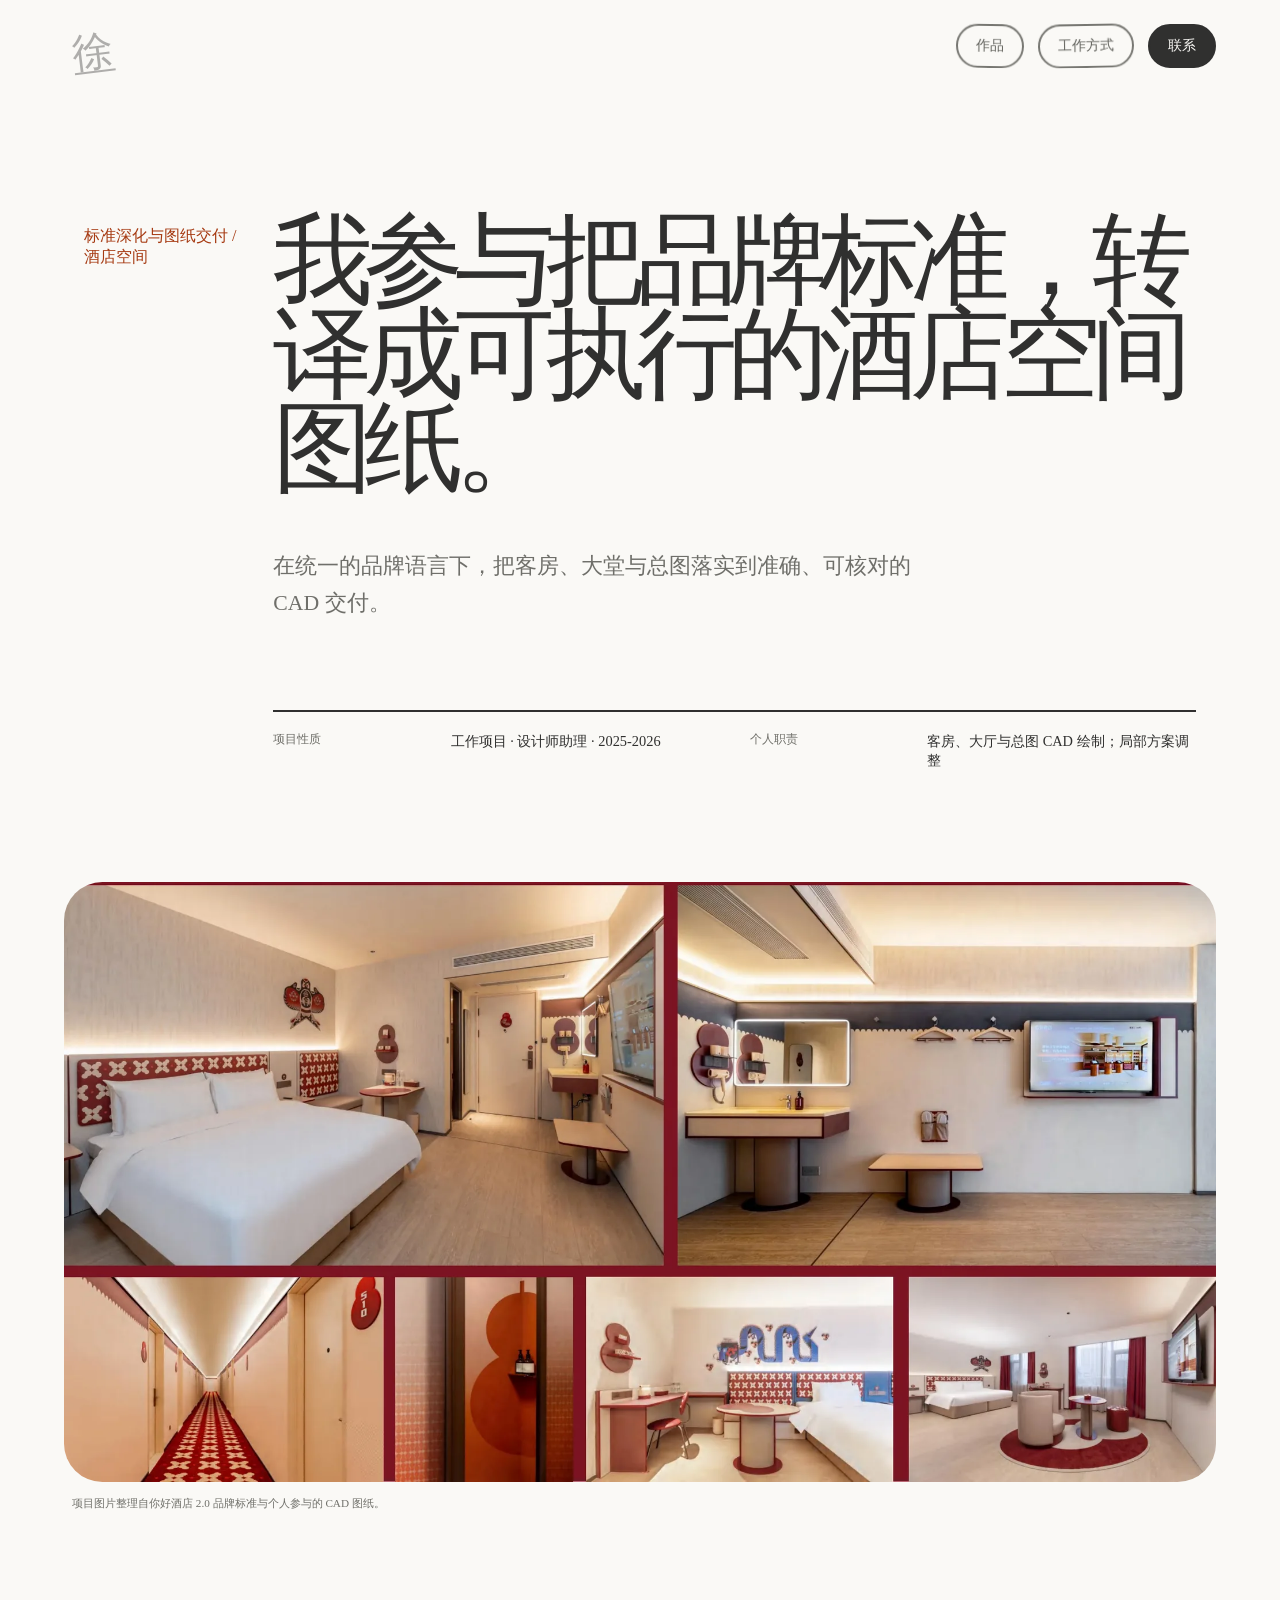
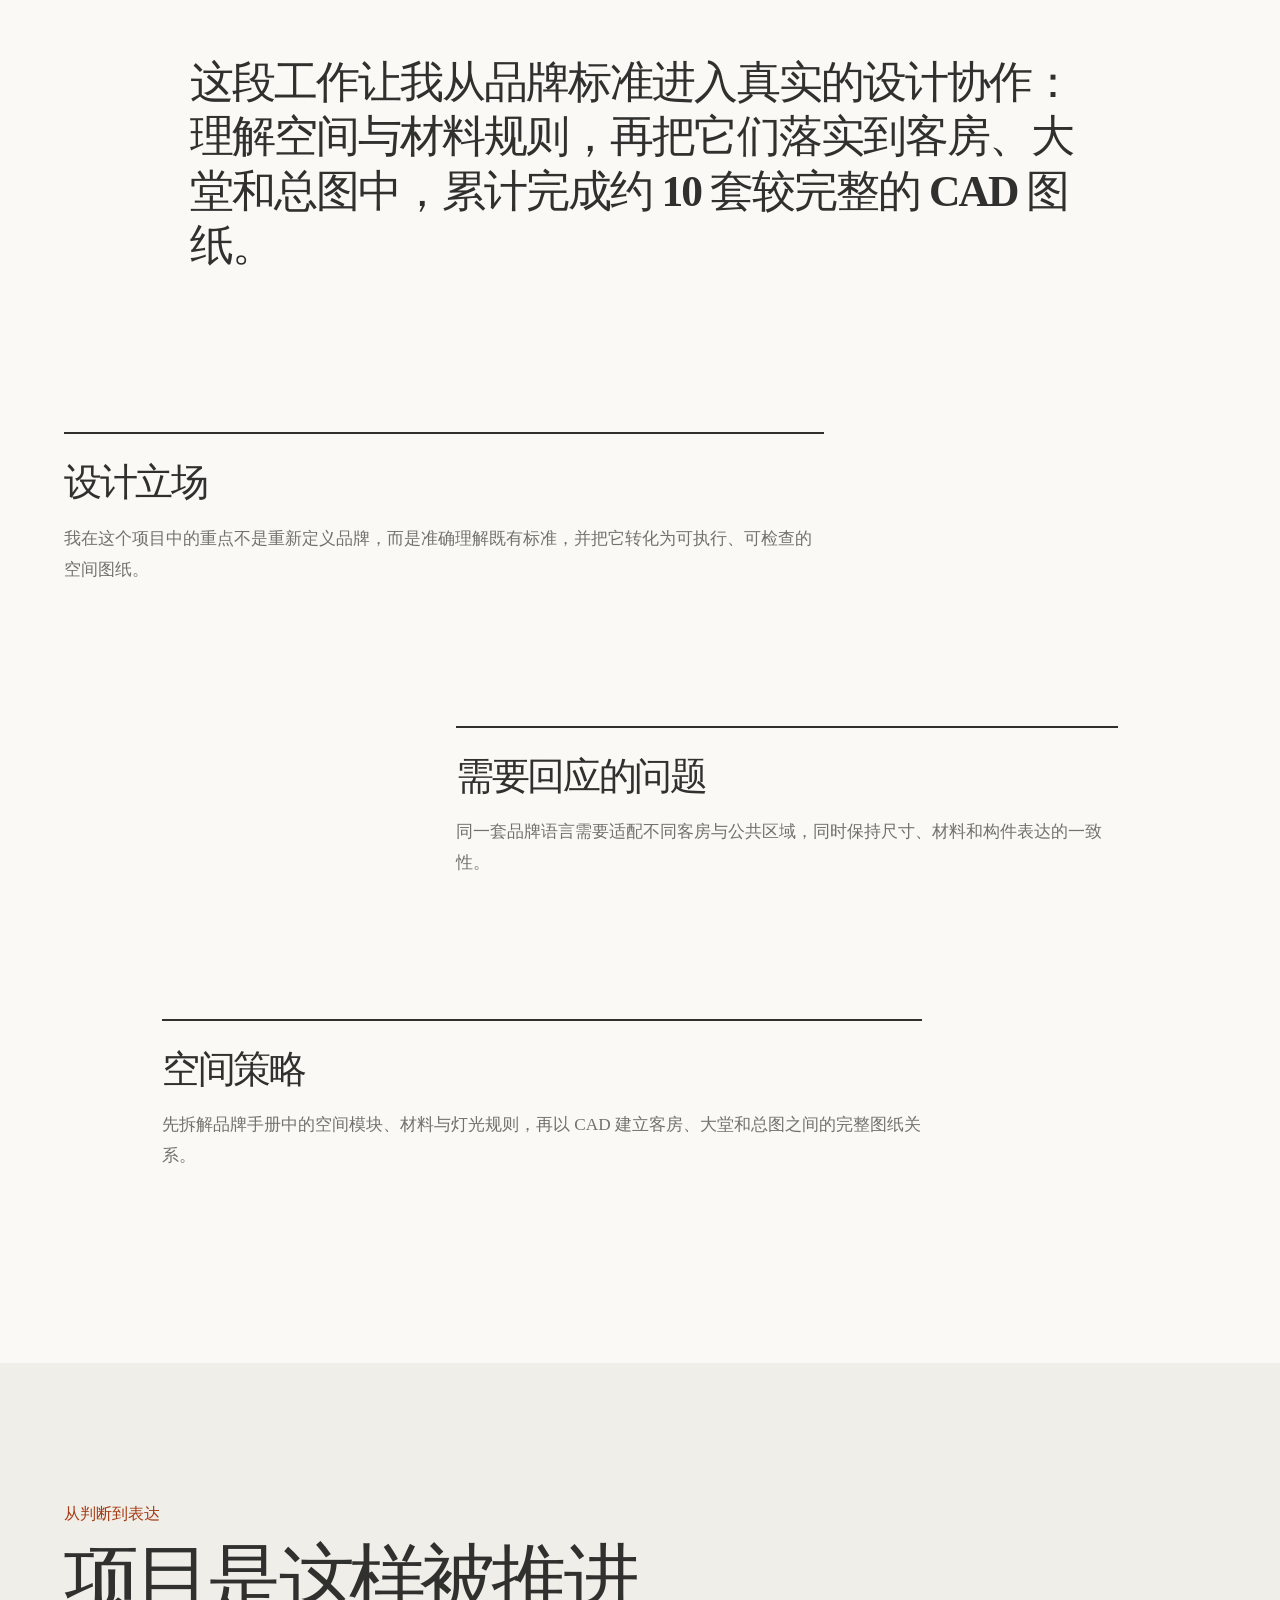
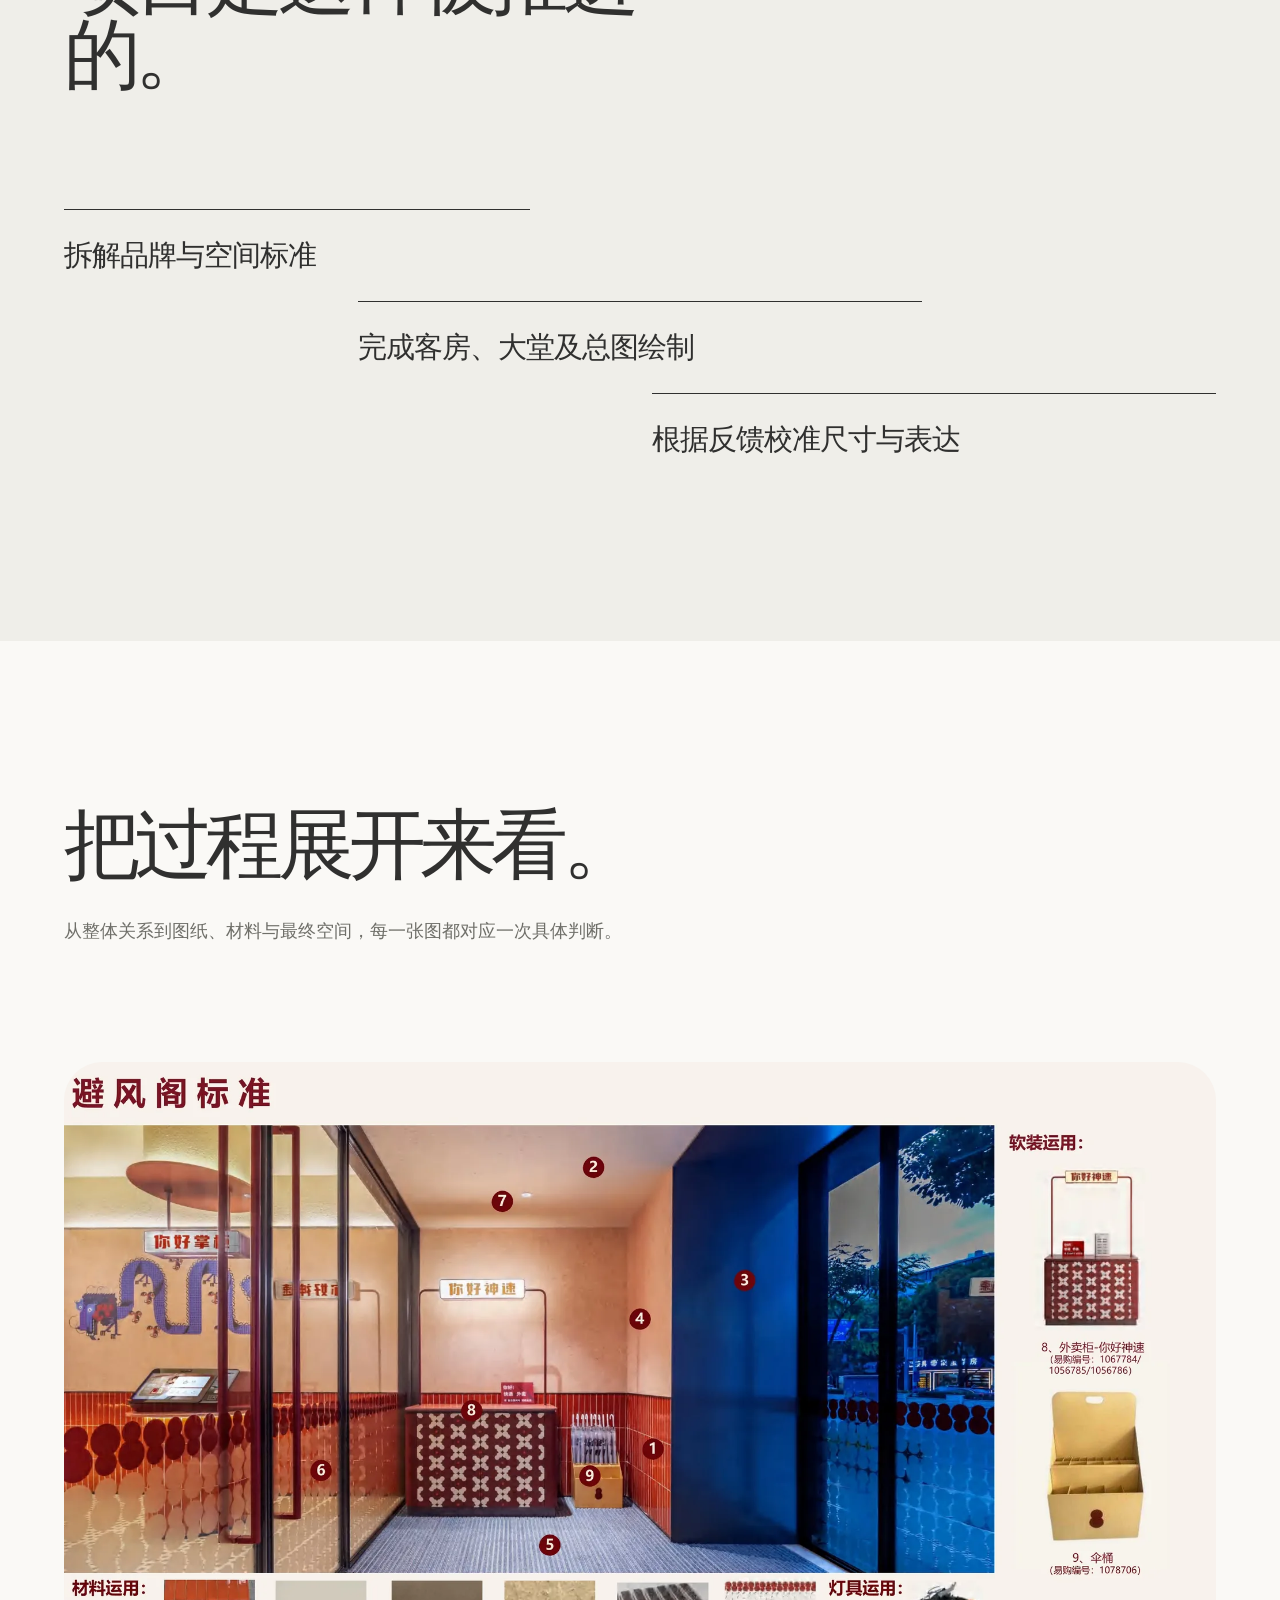
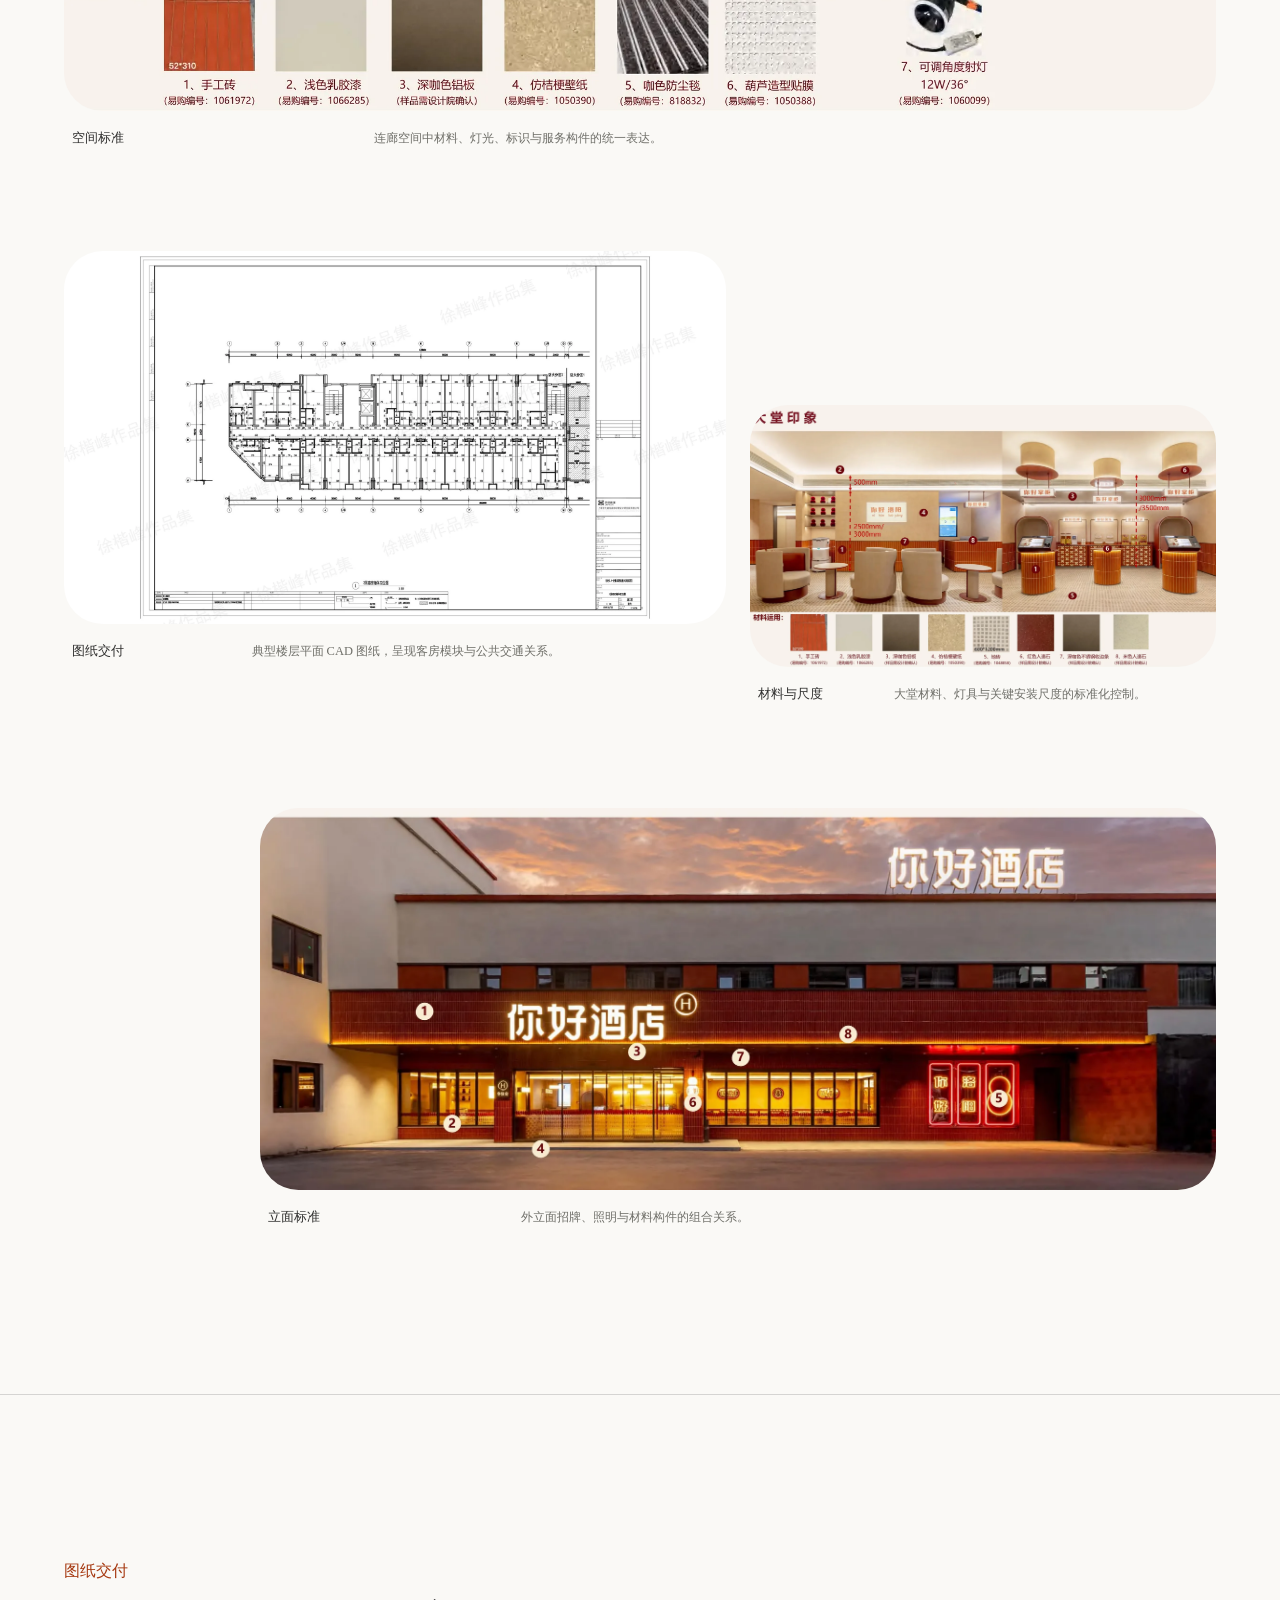
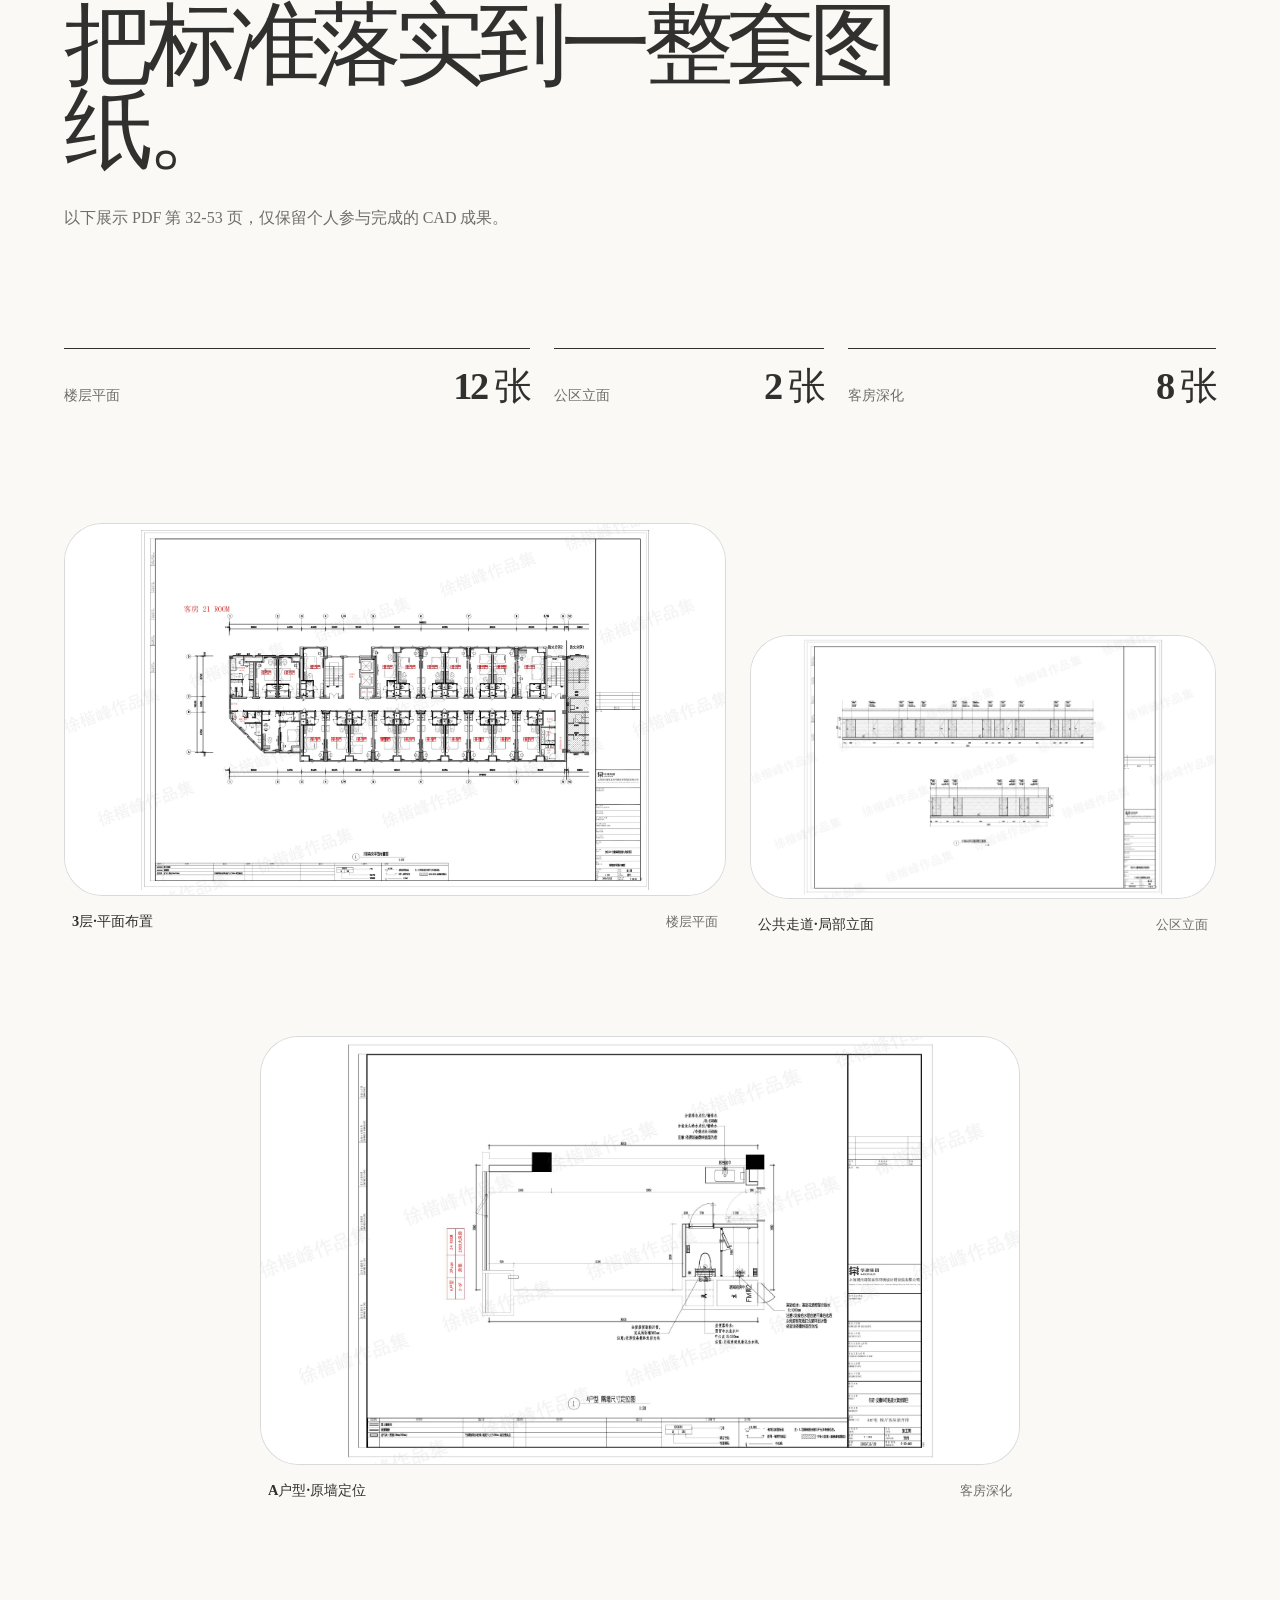
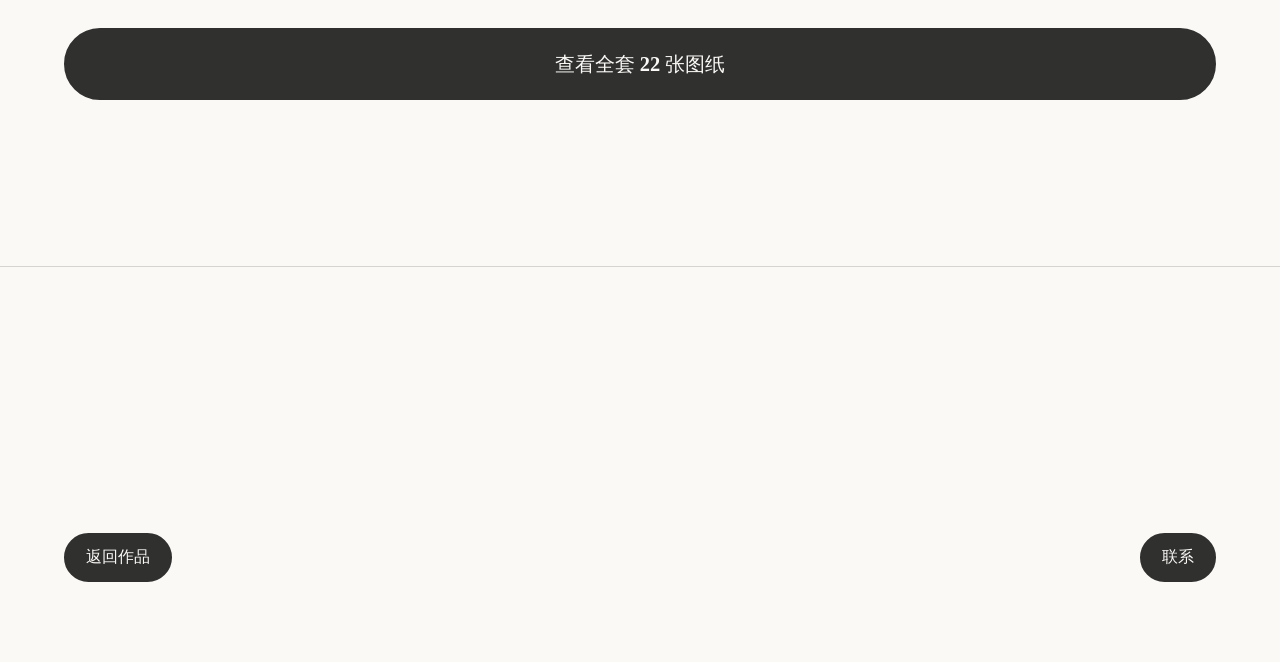
==== nihao-hotel-2.html @ 8aa61487 "Publish Xu Kaifeng interior design portfolio" ====
<!doctype html>
<html lang="zh-CN">
  <head>
    <meta charset="UTF-8" />
    <meta name="viewport" content="width=device-width, initial-scale=1" />
    <meta name="description" content="徐楷峰室内设计作品：你好酒店 2.0。展示酒店空间的客房、大堂与总图 CAD 深化、标准化方法及 22 张施工图纸。" />
    <meta property="og:type" content="article" />
    <meta property="og:title" content="你好酒店 2.0｜酒店空间与 CAD 深化｜徐楷峰" />
    <meta property="og:description" content="从品牌标准到可执行图纸，查看你好酒店 2.0 的空间标准、材料尺度与 22 张 CAD 交付。" />
    <meta property="og:image" content="https://xukf4412-ui.github.io/assets/images/projects/nihao/hero.webp" />
    <meta property="og:url" content="https://xukf4412-ui.github.io/nihao-hotel-2.html" />
    <meta name="theme-color" content="#faf9f6" />
    <title>你好酒店 2.0｜酒店空间与 CAD 深化｜徐楷峰</title>
    <link rel="canonical" href="https://xukf4412-ui.github.io/nihao-hotel-2.html" />
    <link rel="icon" href="assets/favicon.svg" type="image/svg+xml" />
    <link rel="stylesheet" href="styles.css?v=20260904-1" />
    <script type="module" src="scripts/site.mjs?v=20260904-1"></script>
    <script type="module" src="scripts/project.mjs?v=20260904-2"></script>
  </head>
  <body class="project-page" data-project-slug="nihao-hotel-2">
    <a class="skip-link" href="#project-main">跳到项目内容</a>

    <header class="site-header">
      <a class="wordmark" href="index.html" aria-label="返回首页">
        <span class="wordmark-glyph" aria-hidden="true">徐</span>
        <span class="sr-only">徐楷峰</span>
      </a>
      <nav class="site-nav" aria-label="项目导航">
        <a href="index.html#work">作品</a>
        <a href="index.html#process">工作方式</a>
        <button class="nav-button nav-button-dark" type="button" aria-haspopup="dialog" data-contact-open>联系</button>
      </nav>
    </header>

    <main id="project-main">
      <section class="project-fallback">
        <h1>你好酒店 2.0｜酒店空间与 CAD 深化</h1>
        <p>从品牌标准到可执行图纸，呈现客房、大堂、总图与 22 张 CAD 图纸交付。</p>
        <a class="text-link" href="index.html#work">返回作品</a>
      </section>
    </main>

    <dialog class="contact-dialog" id="contact-dialog" role="dialog" aria-modal="true" aria-labelledby="dialog-title">
      <div class="dialog-inner">
        <button class="dialog-close" type="button" data-contact-close>关闭</button>
        <div class="dialog-copy">
          <p class="hand-note">联系</p>
          <h2 id="dialog-title">与我联系</h2>
          <p>如果你正在寻找愿意把空间判断继续推进到图纸细节的人，我们可以聊聊。</p>
        </div>
        <div class="wechat-contact">
          <img class="wechat-qr" src="assets/images/contact/wechat-qr.png" width="670" height="670" alt="徐楷峰的微信二维码" />
          <div class="wechat-contact-copy">
            <small>微信</small>
            <strong>扫码添加，备注“作品集”</strong>
          </div>
        </div>
        <div class="contact-details">
          <a href="tel:+8613670242723"><small>电话</small><span>136 7024 2723</span></a>
          <a href="mailto:xukf4412@gamil.com"><small>邮箱</small><span>xukf4412@gamil.com</span></a>
        </div>
      </div>
    </dialog>
  </body>
</html>
---- styles.css ----
:root {
  color-scheme: light;
  --paper: #faf9f6;
  --paper-deep: #efeee9;
  --white: #ffffff;
  --ink: #30302f;
  --ink-strong: #171816;
  --muted: #6f6f69;
  --line: rgba(48, 48, 47, 0.18);
  --olive: #465b3a;
  --clay: #a63a12;
  --blue: #1f6ea8;
  --green: #465b3a;
  --violet: #8a6836;
  --page-gutter: clamp(20px, 5vw, 80px);
  --content-max: 1320px;
  --image-radius: clamp(24px, 3vw, 46px);
  --ease-out: cubic-bezier(0.22, 1, 0.36, 1);
  --ease-in-out: cubic-bezier(0.76, 0, 0.24, 1);
}

*,
*::before,
*::after {
  box-sizing: border-box;
}

html {
  scroll-behavior: smooth;
}

body {
  margin: 0;
  overflow-x: clip;
  background: var(--paper);
  color: var(--ink);
  font-family:
    "Microsoft YaHei",
    "PingFang SC",
    "Noto Sans CJK SC",
    Arial,
    sans-serif;
  font-synthesis: none;
  text-rendering: optimizeLegibility;
}

body,
button {
  font: inherit;
}

img,
svg {
  display: block;
  max-width: 100%;
}

a {
  color: inherit;
  text-decoration: none;
}

button {
  color: inherit;
}

button,
a {
  -webkit-tap-highlight-color: transparent;
}

::selection {
  background: var(--olive);
  color: var(--paper);
}

:focus-visible {
  outline: 3px solid var(--blue);
  outline-offset: 4px;
}

.skip-link {
  position: fixed;
  top: 10px;
  left: 10px;
  z-index: 100;
  padding: 12px 16px;
  border-radius: 10px;
  background: var(--ink-strong);
  color: var(--paper);
  transform: translateY(-150%);
  transition: transform 180ms var(--ease-out);
}

.skip-link:focus {
  transform: translateY(0);
}

.sr-only {
  position: absolute;
  width: 1px;
  height: 1px;
  padding: 0;
  margin: -1px;
  overflow: hidden;
  clip: rect(0, 0, 0, 0);
  white-space: nowrap;
  border: 0;
}

.hand-note {
  margin: 0;
  color: #66665f;
  font-family: "KaiTi", "STKaiti", "Kaiti SC", "Segoe Print", cursive;
  font-size: clamp(0.82rem, 1.25vw, 1.08rem);
  font-weight: 500;
  line-height: 1.45;
}

.site-header {
  position: fixed;
  inset: 0 0 auto;
  z-index: 50;
  display: flex;
  align-items: flex-start;
  justify-content: space-between;
  padding: 24px var(--page-gutter);
  pointer-events: none;
}

.site-header > * {
  pointer-events: auto;
}

.wordmark {
  display: grid;
  width: 58px;
  height: 58px;
  place-items: center;
  color: #aeadab;
  transform: rotate(-7deg);
  transition:
    color 180ms ease,
    transform 240ms var(--ease-out);
}

.wordmark-glyph {
  font-family: "KaiTi", "Segoe Print", cursive;
  font-size: 2.55rem;
  font-weight: 700;
  line-height: 1;
  text-decoration: underline;
  text-decoration-thickness: 2px;
  text-underline-offset: 5px;
}

.site-nav {
  display: flex;
  align-items: center;
  gap: 14px;
}

.site-nav a,
.nav-button {
  display: inline-flex;
  min-height: 44px;
  align-items: center;
  justify-content: center;
  gap: 6px;
  padding: 8px 18px;
  border: 2px solid #777772;
  border-radius: 999px;
  background: rgba(250, 249, 246, 0.9);
  color: #60605b;
  font-family: "KaiTi", "STKaiti", "Kaiti SC", "Segoe Print", cursive;
  font-size: 0.86rem;
  font-weight: 700;
  line-height: 1;
  cursor: pointer;
  -webkit-backdrop-filter: blur(10px);
  backdrop-filter: blur(10px);
  transform: rotate(var(--nav-rotate, 0deg));
  transition:
    color 180ms ease,
    background-color 180ms ease,
    border-color 180ms ease,
    transform 220ms var(--ease-out);
}

.site-nav a:first-child {
  --nav-rotate: 1deg;
}

.site-nav a:nth-child(2) {
  --nav-rotate: -1deg;
}

.nav-button-dark {
  border-color: var(--ink);
  background: var(--ink);
  color: var(--paper);
}

[data-motion="ready"] [data-reveal] {
  opacity: 0;
  translate: 0 28px;
  transition:
    opacity 760ms var(--ease-out),
    translate 760ms var(--ease-out);
}

[data-motion="ready"] [data-reveal].is-visible {
  opacity: 1;
  translate: 0 0;
}

.hero-statement > span:nth-child(2) {
  transition-delay: 90ms;
}

.hero-statement > span:nth-child(3) {
  transition-delay: 180ms;
}

.hero-proof {
  transition-delay: 260ms;
}

.hero-question {
  transition-delay: 340ms;
}

.marker-word {
  position: relative;
  z-index: 0;
  display: inline;
  padding: 0.01em 0.18em 0.08em;
  color: var(--paper);
  font-style: normal;
  white-space: nowrap;
}

.marker-word::before {
  position: absolute;
  z-index: -1;
  inset: -0.04em -0.04em -0.01em;
  border-radius: 52% 45% 49% 44% / 45% 53% 47% 52%;
  background: var(--marker-color, var(--olive));
  content: "";
  transform: rotate(-1.5deg) scaleX(1);
  transform-origin: left;
  transition: transform 950ms var(--ease-in-out);
}

[data-motion="ready"] .marker-word::before {
  transform: rotate(-1.5deg) scaleX(0);
}

[data-motion="ready"] .marker-word {
  color: var(--ink);
  transition: color 150ms ease 420ms;
}

[data-motion="ready"] .marker-word.is-marked::before {
  transform: rotate(-1.5deg) scaleX(1);
}

[data-motion="ready"] .marker-word.is-marked {
  color: var(--paper);
}

.marker-olive {
  --marker-color: var(--olive);
}

.marker-clay {
  --marker-color: var(--clay);
}

.marker-blue {
  --marker-color: var(--blue);
}

[data-drift] {
  --drift-y: 0px;
}

.story-hero {
  min-height: 100vh;
  min-height: 100svh;
  padding: 110px var(--page-gutter) 70px;
}

.hero-stage {
  position: relative;
  display: grid;
  width: min(100%, 1180px);
  min-height: calc(100vh - 180px);
  min-height: calc(100svh - 180px);
  margin: 0 auto;
  place-items: center;
}

.hero-statement {
  width: min(100%, 1040px);
  margin: 0;
  font-size: clamp(3.15rem, 5.55vw, 5.3rem);
  font-weight: 750;
  letter-spacing: -0.075em;
  line-height: 1.03;
}

.hero-statement > span {
  display: block;
}

.hero-line-part {
  display: inline;
}

.hero-statement > span:nth-child(2) {
  padding-left: 7.5%;
}

.hero-statement > span:nth-child(3) {
  padding-left: 15%;
}

.hero-hello,
.hero-proof,
.hero-question {
  position: absolute;
}

.hero-hello {
  top: 15%;
  left: 1%;
}

.hero-hello strong {
  font-weight: 800;
}

.hero-hello svg {
  position: absolute;
  top: 75%;
  left: 92%;
  width: 82px;
}

.hero-proof {
  right: 0;
  bottom: 20%;
  width: min(24rem, 32%);
}

.hero-proof strong {
  display: block;
  color: var(--ink);
  font-weight: 600;
}

.hero-proof svg {
  position: absolute;
  right: 96%;
  bottom: 45%;
  width: 92px;
}

.hero-hello path,
.hero-proof path,
.hero-question path {
  fill: none;
  stroke: currentColor;
  stroke-linecap: round;
  stroke-linejoin: round;
  stroke-width: 1.8;
}

.hero-question {
  bottom: 1%;
  left: 50%;
  min-height: 44px;
  padding: 8px 12px;
  transform: translateX(-50%) rotate(-1deg);
}

.hero-question svg {
  position: absolute;
  top: 80%;
  left: 48%;
  width: 42px;
}

.work-story {
  width: min(100%, var(--content-max));
  margin: 0 auto;
  padding: 7rem var(--page-gutter) 13rem;
}

.chapter-heading {
  min-height: 52vh;
  min-height: 52svh;
  padding-top: 8vh;
}

.chapter-heading h2 {
  max-width: 11em;
  margin: 16px 0 0;
  font-size: clamp(3.8rem, 6.4vw, 6.4rem);
  font-weight: 750;
  letter-spacing: -0.075em;
  line-height: 0.98;
}

.project-story {
  display: grid;
  min-height: min(900px, 92vh);
  min-height: min(900px, 92svh);
  grid-template-columns: repeat(12, minmax(0, 1fr));
  gap: clamp(28px, 5vw, 80px);
  align-items: center;
  padding: 6rem 0;
}

.project-visual {
  display: block;
  min-width: 0;
}

.project-story-feature .project-visual {
  grid-column: 1 / span 7;
}

.project-story-feature .project-statement {
  grid-column: 8 / -1;
}

.project-story-office .project-visual {
  grid-column: 7 / -1;
  grid-row: 1;
}

.project-story-office .project-statement {
  grid-column: 1 / span 5;
  grid-row: 1;
}

.project-story-suite .project-visual {
  grid-column: 1 / span 8;
}

.project-story-suite .project-statement {
  grid-column: 9 / -1;
}

.image-frame {
  position: relative;
  margin: 0;
  overflow: hidden;
  border: 1px solid rgba(48, 48, 47, 0.08);
  border-radius: var(--image-radius);
  background: var(--paper-deep);
  box-shadow: 0 24px 48px rgba(35, 35, 32, 0.12);
  transform: translate3d(0, var(--drift-y), 0) rotate(var(--frame-rotate, 0deg));
}

.image-frame-landscape {
  --frame-rotate: -0.8deg;
  aspect-ratio: 4 / 3;
}

.image-frame-portrait {
  --frame-rotate: 0.9deg;
  aspect-ratio: 4 / 5;
}

.image-frame-wide {
  --frame-rotate: -0.5deg;
  aspect-ratio: 16 / 10;
}

.image-frame img {
  width: 100%;
  height: 100%;
  object-fit: cover;
  transition: transform 260ms var(--ease-out);
}

.image-frame figcaption {
  position: absolute;
  right: 18px;
  bottom: 18px;
  max-width: calc(100% - 36px);
  padding: 9px 13px;
  border-radius: 999px;
  background: rgba(250, 249, 246, 0.9);
  color: #66665f;
  font-size: 0.67rem;
  -webkit-backdrop-filter: blur(10px);
  backdrop-filter: blur(10px);
}

.project-statement {
  align-self: center;
}

.project-number {
  margin-bottom: 22px;
  color: var(--clay);
}

.project-statement h3 {
  margin: 0;
  font-size: clamp(2.05rem, 3.35vw, 3.55rem);
  font-weight: 750;
  letter-spacing: -0.06em;
  line-height: 1.04;
}

.project-meta {
  margin: 24px 0 0;
  color: var(--muted);
  font-size: clamp(0.82rem, 1.25vw, 1rem);
  font-weight: 600;
  line-height: 1.6;
}

.story-link {
  display: inline-flex;
  min-height: 44px;
  align-items: center;
  gap: 8px;
  margin-top: 26px;
  border-bottom: 2px solid currentColor;
  font-size: 0.9rem;
  font-weight: 700;
}

.story-link span {
  transition: transform 180ms var(--ease-out);
}

.work-more {
  width: max-content;
  max-width: 100%;
  margin: 8rem auto 0;
  padding-bottom: 5px;
  border-bottom: 2px solid #bbb9b3;
  text-align: center;
}

.story-pivot {
  display: grid;
  min-height: 105vh;
  min-height: 105svh;
  place-items: center;
  padding: 8rem var(--page-gutter);
}

.pivot-copy {
  width: min(100%, 1060px);
}

.pivot-copy > .hand-note {
  margin-bottom: 20px;
  color: var(--clay);
}

.pivot-copy h2 {
  margin: 0;
  font-size: clamp(4rem, 7.2vw, 7.2rem);
  font-weight: 750;
  letter-spacing: -0.085em;
  line-height: 0.92;
}

.pivot-copy h2 span {
  display: block;
}

.pivot-copy h2 span:nth-child(2) {
  padding-left: 14%;
}

.pivot-answer {
  max-width: 20em;
  margin: 80px 0 0 auto;
  font-size: clamp(1.35rem, 2.3vw, 2.25rem);
  font-weight: 700;
  line-height: 1.4;
}

.pivot-answer .marker-word {
  display: inline-block;
  margin-top: 8px;
}

.process-ending {
  min-height: 100vh;
  min-height: 100svh;
  padding: 10rem var(--page-gutter) 12rem;
}

.process-heading,
.process-steps {
  width: min(100%, 1180px);
  margin-inline: auto;
}

.process-heading .hand-note {
  margin-bottom: 24px;
}

.process-ending h2 {
  margin: 0;
  font-size: clamp(4rem, 8vw, 8.5rem);
  font-weight: 750;
  letter-spacing: -0.085em;
  line-height: 0.92;
}

.process-ending h2 span {
  display: block;
}

.process-steps {
  margin-top: clamp(7rem, 13vw, 13rem);
  border-top: 2px solid var(--ink);
}

.process-step {
  display: grid;
  grid-template-columns: minmax(9rem, 0.85fr) minmax(16rem, 1.75fr) minmax(9rem, 0.8fr);
  gap: clamp(24px, 4vw, 72px);
  align-items: baseline;
  padding: clamp(2rem, 4vw, 3.8rem) 0;
  border-bottom: 1px solid var(--line);
  transition:
    color 240ms var(--ease-out),
    padding 300ms var(--ease-out);
}

.process-step strong {
  font-size: clamp(1.7rem, 3vw, 3.15rem);
  letter-spacing: -0.055em;
  line-height: 1;
}

.process-step > span {
  max-width: 30rem;
  color: var(--muted);
  font-size: clamp(0.98rem, 1.4vw, 1.2rem);
  line-height: 1.8;
}

.process-step small {
  justify-self: end;
  color: var(--olive);
  font-weight: 700;
}

.contact-story {
  display: grid;
  min-height: 105vh;
  min-height: 105svh;
  grid-template-columns: minmax(220px, 0.75fr) minmax(360px, 1.5fr) minmax(230px, 0.8fr);
  gap: clamp(28px, 4vw, 64px);
  align-items: center;
  padding: 8rem var(--page-gutter) 5rem;
}

.contact-philosophy {
  align-self: end;
  padding-bottom: 7rem;
}

.contact-philosophy > p:last-child {
  margin: 18px 0 0;
  font-size: clamp(1rem, 1.4vw, 1.25rem);
  line-height: 1.6;
}

.contact-drawing {
  position: relative;
  align-self: end;
}

.contact-drawing svg {
  width: 100%;
  color: var(--ink);
}

.contact-drawing path,
.contact-drawing circle {
  fill: none;
  stroke: currentColor;
  stroke-linecap: round;
  stroke-linejoin: round;
  stroke-width: 6;
}

.contact-bubble {
  position: absolute;
  top: 25%;
  right: -5%;
  max-width: 19rem;
  padding: 16px 22px;
  border-radius: 24px;
  background: var(--blue);
  color: white;
  font-size: clamp(0.9rem, 1.45vw, 1.2rem);
  font-weight: 700;
  line-height: 1.5;
  transform: rotate(1deg);
}

.contact-main-button {
  align-self: end;
  min-height: 54px;
  margin-bottom: 7rem;
  padding: 14px 22px;
  border: 3px solid var(--ink);
  border-radius: 48% 52% 45% 55% / 51% 46% 54% 49%;
  background: transparent;
  font-family: "KaiTi", "STKaiti", "Kaiti SC", "Segoe Print", cursive;
  font-size: 1rem;
  font-weight: 700;
  cursor: pointer;
  transform: rotate(-2deg);
  transition:
    color 180ms ease,
    background-color 180ms ease,
    transform 180ms var(--ease-out);
}

.site-footer {
  display: flex;
  justify-content: space-between;
  padding: 24px var(--page-gutter);
  border-top: 1px solid var(--line);
  color: var(--muted);
  font-size: 0.72rem;
}

.site-footer p {
  margin: 0;
}

.contact-dialog {
  width: min(900px, calc(100vw - 32px));
  max-width: none;
  max-height: calc(100vh - 32px);
  max-height: calc(100dvh - 32px);
  padding: 0;
  overflow: auto;
  border: 0;
  border-radius: 34px;
  background: var(--paper);
  color: var(--ink);
}

.contact-dialog::backdrop {
  background: rgba(20, 20, 18, 0.72);
  -webkit-backdrop-filter: blur(8px);
  backdrop-filter: blur(8px);
}

.dialog-inner {
  position: relative;
  display: grid;
  min-height: 510px;
  grid-template-columns: minmax(0, 1fr) minmax(240px, 0.68fr);
  grid-template-areas:
    "copy wechat"
    "details wechat";
  gap: 28px 44px;
  align-items: end;
  padding: clamp(32px, 6vw, 76px);
}

.dialog-close {
  position: absolute;
  top: 20px;
  right: 20px;
  min-width: 52px;
  min-height: 44px;
  padding: 8px 12px;
  border: 2px solid var(--ink);
  border-radius: 999px;
  background: transparent;
  cursor: pointer;
}

.dialog-copy {
  grid-area: copy;
}

.dialog-copy h2 {
  margin: 10px 0 0;
  font-size: clamp(3rem, 7vw, 6rem);
  font-weight: 750;
  letter-spacing: -0.08em;
}

.dialog-copy > p:last-child {
  max-width: 25rem;
  margin: 22px 0 0;
  color: #74746f;
  line-height: 1.7;
}

.contact-details {
  grid-area: details;
  display: grid;
  grid-template-columns: repeat(2, minmax(0, 1fr));
  gap: 12px;
}

.wechat-contact {
  grid-area: wechat;
  display: grid;
  gap: 16px;
  align-self: end;
  padding: 14px;
  border: 1px solid var(--line);
  border-radius: 26px;
  background: var(--white);
}

.wechat-qr {
  display: block;
  width: 100%;
  height: auto;
  aspect-ratio: 1;
  border-radius: 16px;
  background: #fff;
}

.wechat-contact-copy {
  display: grid;
  gap: 4px;
  padding: 0 4px 4px;
}

.wechat-contact-copy small {
  color: var(--muted);
  font-size: 0.66rem;
}

.wechat-contact-copy strong {
  font-size: 0.88rem;
  line-height: 1.45;
}

.contact-details a {
  display: flex;
  min-height: 104px;
  flex-direction: column;
  justify-content: space-between;
  padding: 20px;
  border: 1px solid var(--line);
  border-radius: 22px;
  background: var(--paper-deep);
  color: var(--ink);
  text-decoration: none;
  transition: border-color 180ms var(--ease-out), background-color 180ms var(--ease-out);
}

.contact-details small {
  color: var(--muted);
  font-size: 0.66rem;
}

.contact-details span {
  overflow-wrap: anywhere;
  font-weight: 700;
}

@media (hover: hover) and (pointer: fine) {
  .contact-details a:hover {
    border-color: var(--ink);
    background: var(--white);
  }
}

.no-script-contact {
  grid-column: 1 / -1;
  max-width: 32rem;
  margin: 0;
  padding: 18px;
  border: 1px solid var(--line);
  color: #61615c;
  line-height: 1.7;
}

.has-open-dialog {
  overflow: hidden;
}

.has-open-dialog::before {
  position: fixed;
  z-index: 89;
  inset: 0;
  background: rgba(20, 20, 18, 0.72);
  content: "";
}

.dialog-fallback-open {
  position: fixed;
  z-index: 90;
  inset: 16px;
  display: block;
  margin: auto;
}

.project-page {
  min-height: 100vh;
  min-height: 100dvh;
}

.project-fallback {
  min-height: 100vh;
  min-height: 100svh;
  padding: 180px var(--page-gutter) 80px;
}

.project-fallback h1 {
  max-width: 11em;
  margin: 0;
  font-size: clamp(3.5rem, 7vw, 7rem);
  font-weight: 750;
  letter-spacing: -0.075em;
}

.project-fallback p {
  color: #757570;
}

.case-study {
  padding-top: 150px;
}

.case-header {
  display: grid;
  width: min(100%, 1240px);
  min-height: 74vh;
  min-height: 74svh;
  grid-template-columns: repeat(12, minmax(0, 1fr));
  gap: 24px;
  align-content: center;
  margin: 0 auto;
  padding: 4rem var(--page-gutter) 7rem;
}

.case-category {
  grid-column: 1 / span 2;
  margin: 12px 0 0;
  color: var(--clay);
  font-family: "KaiTi", "STKaiti", "Kaiti SC", "Segoe Print", cursive;
}

.case-header h1 {
  grid-column: 3 / -1;
  margin: 0;
  font-size: clamp(4rem, 7.8vw, 8.5rem);
  font-weight: 750;
  letter-spacing: -0.09em;
  line-height: 0.94;
}

.case-concept {
  grid-column: 3 / span 7;
  margin: 28px 0 0;
  color: #6f6f6a;
  font-size: clamp(1.1rem, 1.7vw, 1.5rem);
  line-height: 1.7;
}

.case-meta {
  display: grid;
  grid-column: 3 / -1;
  grid-template-columns: repeat(2, 1fr);
  gap: 30px;
  margin: 64px 0 0;
  padding-top: 20px;
  border-top: 2px solid var(--ink);
}

.case-meta div {
  display: grid;
  grid-template-columns: minmax(5.5rem, 0.6fr) 1fr;
  gap: 16px;
}

.case-meta dt {
  color: var(--muted);
  font-size: 0.72rem;
}

.case-meta dd {
  margin: 0;
  font-size: 0.9rem;
}

.case-image {
  width: min(calc(100% - 2 * var(--page-gutter)), 1320px);
  margin: 0 auto;
}

.case-image img {
  width: 100%;
  height: auto;
  max-height: 88vh;
  max-height: 88svh;
  border-radius: var(--image-radius);
  object-fit: cover;
}

.case-image figcaption {
  padding: 14px 8px 0;
  color: var(--muted);
  font-size: 0.7rem;
}

.case-summary {
  width: min(calc(100% - 2 * var(--page-gutter)), 900px);
  margin: 0 auto;
  padding: 9rem 0 2rem;
}

.case-summary p {
  margin: 0;
  font-size: clamp(1.8rem, 3.4vw, 3.3rem);
  font-weight: 700;
  letter-spacing: -0.045em;
  line-height: 1.25;
}

.case-narrative {
  display: grid;
  width: min(calc(100% - 2 * var(--page-gutter)), 1180px);
  grid-template-columns: repeat(12, minmax(0, 1fr));
  gap: clamp(5rem, 11vw, 10rem) 24px;
  margin: 0 auto;
  padding: 8rem 0 12rem;
}

.case-narrative section {
  padding-top: 28px;
  border-top: 2px solid var(--ink);
}

.case-position {
  grid-column: 1 / span 8;
}

.case-challenge {
  grid-column: 5 / span 7;
}

.case-approach {
  grid-column: 2 / span 8;
}

.case-narrative h2 {
  margin: 0 0 20px;
  font-size: clamp(1.8rem, 3vw, 3rem);
  letter-spacing: -0.06em;
  line-height: 1.05;
}

.case-narrative p {
  margin: 0;
  color: #72726d;
  font-size: clamp(1rem, 1.35vw, 1.18rem);
  line-height: 1.8;
}

.case-process {
  padding: clamp(7rem, 11vw, 11rem) var(--page-gutter);
  background: var(--paper-deep);
}

.case-process-heading,
.case-process-list {
  width: min(100%, 1180px);
  margin-inline: auto;
}

.case-process-heading p {
  margin: 0 0 18px;
  color: var(--clay);
  font-family: "KaiTi", "STKaiti", "Kaiti SC", "Segoe Print", cursive;
}

.case-process-heading h2,
.case-assets-heading h2 {
  max-width: 9em;
  margin: 0;
  font-size: clamp(3rem, 6vw, 6.6rem);
  letter-spacing: -0.075em;
  line-height: 0.98;
}

.case-process-list {
  display: grid;
  grid-template-columns: repeat(12, minmax(0, 1fr));
  gap: 0 24px;
  margin-top: clamp(5rem, 9vw, 9rem);
  padding: 0;
  list-style: none;
}

.case-process-item {
  padding: 26px 0;
  border-top: 1px solid var(--ink);
}

.case-process-item:nth-child(1) {
  grid-column: 1 / span 5;
}

.case-process-item:nth-child(2) {
  grid-column: 4 / span 6;
}

.case-process-item:nth-child(3) {
  grid-column: 7 / -1;
}

.case-process-item span {
  display: block;
  max-width: 24rem;
  font-size: clamp(1.2rem, 2.25vw, 2rem);
  font-weight: 700;
  letter-spacing: -0.035em;
  line-height: 1.35;
}

.case-assets {
  padding: clamp(8rem, 13vw, 13rem) var(--page-gutter);
}

.case-assets-heading,
.case-assets-grid {
  width: min(100%, 1320px);
  margin-inline: auto;
}

.case-assets-heading p {
  max-width: 37rem;
  margin: 32px 0 0;
  color: var(--muted);
  font-size: clamp(1rem, 1.4vw, 1.2rem);
  line-height: 1.8;
}

.case-assets-grid {
  display: grid;
  grid-template-columns: repeat(12, minmax(0, 1fr));
  gap: clamp(4rem, 8vw, 8rem) 24px;
  margin-top: clamp(5rem, 9vw, 9rem);
}

.case-asset {
  margin: 0;
}

.case-asset--overview {
  grid-column: 1 / -1;
}

.case-asset--drawing {
  grid-column: 1 / span 7;
}

.case-asset--material {
  grid-column: 8 / -1;
  margin-top: clamp(5rem, 12vw, 11rem);
}

.case-asset--delivery {
  grid-column: 3 / -1;
}

.case-asset img {
  width: 100%;
  height: auto;
  border-radius: var(--image-radius);
}

.case-asset figcaption {
  display: grid;
  grid-template-columns: minmax(7rem, 0.5fr) 1.5fr;
  gap: 24px;
  padding: 18px 8px 0;
}

.case-asset figcaption strong {
  font-size: 0.84rem;
}

.case-asset figcaption span {
  color: var(--muted);
  font-size: 0.78rem;
  line-height: 1.6;
}

.drawing-delivery {
  padding: clamp(8rem, 13vw, 13rem) var(--page-gutter);
  border-top: 1px solid var(--line);
}

.drawing-delivery-heading,
.drawing-groups,
.drawing-featured,
.drawing-viewer-button {
  width: min(100%, 1320px);
  margin-inline: auto;
}

.drawing-delivery-heading > p {
  margin: 0 0 20px;
  color: var(--clay);
  font-family: "KaiTi", "STKaiti", "Kaiti SC", "Segoe Print", cursive;
}

.drawing-delivery-heading h2 {
  max-width: 10em;
  margin: 0;
  font-size: clamp(3.4rem, 7vw, 7.5rem);
  letter-spacing: -0.08em;
  line-height: 0.95;
}

.drawing-delivery-heading > span {
  display: block;
  max-width: 38rem;
  margin-top: 32px;
  color: var(--muted);
  line-height: 1.75;
}

.drawing-groups {
  display: grid;
  grid-template-columns: repeat(12, minmax(0, 1fr));
  gap: 24px;
  margin-top: clamp(5rem, 9vw, 8rem);
  padding: 0;
}

.drawing-groups div {
  display: flex;
  align-items: flex-end;
  justify-content: space-between;
  gap: 24px;
  padding-top: 18px;
  border-top: 1px solid var(--ink);
}

.drawing-groups div:nth-child(1) {
  grid-column: 1 / span 5;
}

.drawing-groups div:nth-child(2) {
  grid-column: 6 / span 3;
}

.drawing-groups div:nth-child(3) {
  grid-column: 9 / -1;
}

.drawing-groups dt {
  color: var(--muted);
  font-size: 0.86rem;
}

.drawing-groups dd {
  margin: 0;
  font-size: clamp(1.6rem, 3vw, 3rem);
  font-weight: 750;
  letter-spacing: -0.06em;
  line-height: 1;
}

.drawing-featured {
  display: grid;
  grid-template-columns: repeat(12, minmax(0, 1fr));
  gap: clamp(4rem, 8vw, 8rem) 24px;
  margin-top: clamp(5rem, 9vw, 9rem);
}

.drawing-preview {
  padding: 0;
  border: 0;
  background: transparent;
  color: inherit;
  text-align: left;
  cursor: zoom-in;
}

.drawing-preview:nth-child(1) {
  grid-column: 1 / span 7;
}

.drawing-preview:nth-child(2) {
  grid-column: 8 / -1;
  margin-top: clamp(4rem, 9vw, 9rem);
}

.drawing-preview:nth-child(3) {
  grid-column: 3 / span 8;
}

.drawing-preview img {
  width: 100%;
  height: auto;
  border: 1px solid var(--line);
  border-radius: var(--image-radius);
  background: var(--white);
  transition: transform 420ms var(--ease-out);
}

.drawing-preview > span {
  display: flex;
  align-items: baseline;
  justify-content: space-between;
  gap: 18px;
  padding: 16px 8px 0;
}

.drawing-preview strong {
  font-size: 0.9rem;
}

.drawing-preview small {
  color: var(--muted);
}

.drawing-viewer-button {
  display: flex;
  min-height: 72px;
  align-items: center;
  justify-content: center;
  margin-top: clamp(6rem, 10vw, 10rem);
  padding: 18px 28px;
  border: 2px solid var(--ink);
  border-radius: 999px;
  background: var(--ink);
  color: var(--paper);
  font-size: clamp(1rem, 1.6vw, 1.3rem);
  font-weight: 700;
  white-space: nowrap;
  cursor: pointer;
  transition:
    background 220ms var(--ease-out),
    color 220ms var(--ease-out),
    transform 220ms var(--ease-out);
}

.drawing-dialog {
  width: 100vw;
  max-width: none;
  height: 100vh;
  height: 100dvh;
  max-height: none;
  margin: 0;
  padding: 0;
  border: 0;
  background: var(--paper);
  color: var(--ink);
}

.drawing-dialog::backdrop {
  background: rgba(23, 24, 22, 0.72);
  -webkit-backdrop-filter: blur(8px);
  backdrop-filter: blur(8px);
}

.drawing-dialog-fallback {
  position: fixed;
  inset: 0;
  z-index: 90;
  display: block;
}

.drawing-dialog-shell {
  display: grid;
  min-width: 0;
  height: 100%;
  grid-template-rows: auto minmax(0, 1fr) auto;
}

.drawing-dialog-header {
  display: flex;
  min-width: 0;
  min-height: 88px;
  align-items: center;
  justify-content: space-between;
  gap: 24px;
  padding: 18px var(--page-gutter);
  border-bottom: 1px solid var(--line);
}

.drawing-dialog-header p,
.drawing-dialog-header h2 {
  margin: 0;
}

.drawing-dialog-header p {
  margin-bottom: 6px;
  color: var(--muted);
  font-size: 0.7rem;
}

.drawing-dialog-header h2 {
  font-size: clamp(1.25rem, 2vw, 1.8rem);
  letter-spacing: -0.035em;
}

.drawing-dialog-close,
.drawing-dialog-nav {
  min-height: 44px;
  padding: 10px 17px;
  border: 1px solid var(--ink);
  border-radius: 999px;
  background: var(--paper);
  color: var(--ink);
  font-weight: 700;
  white-space: nowrap;
  cursor: pointer;
}

.drawing-dialog-stage {
  display: grid;
  min-width: 0;
  min-height: 0;
  grid-template-columns: 94px minmax(0, 1fr) 94px;
  align-items: stretch;
}

.drawing-dialog-nav {
  align-self: center;
  justify-self: center;
}

.drawing-canvas {
  display: grid;
  min-width: 0;
  min-height: 0;
  overflow: auto;
  place-items: center;
  background: var(--paper-deep);
}

.drawing-zoom {
  display: grid;
  width: 100%;
  height: 100%;
  min-height: 0;
  place-items: center;
  padding: clamp(12px, 2vw, 28px);
  border: 0;
  background: transparent;
  cursor: zoom-in;
}

.drawing-zoom,
.drawing-load-error {
  grid-area: 1 / 1;
}

.drawing-zoom img {
  width: 100%;
  height: 100%;
  max-height: calc(100dvh - 260px);
  object-fit: contain;
  transition: opacity 180ms ease;
}

.drawing-dialog.is-loading .drawing-zoom img {
  opacity: 0.28;
}

.drawing-dialog.is-zoomed .drawing-zoom {
  width: max-content;
  min-width: 100%;
  height: max-content;
  min-height: 100%;
  cursor: zoom-out;
}

.drawing-dialog.is-zoomed .drawing-zoom img {
  width: 2000px;
  height: auto;
  max-width: none;
  max-height: none;
}

.drawing-load-error {
  max-width: 24rem;
  margin: 0;
  padding: 24px;
  color: var(--clay);
  text-align: center;
}

.drawing-dialog-footer {
  min-width: 0;
  padding: 14px var(--page-gutter) 18px;
  border-top: 1px solid var(--line);
}

.drawing-dialog-meta {
  display: flex;
  align-items: center;
  justify-content: space-between;
  gap: 24px;
  margin-bottom: 12px;
  color: var(--muted);
  font-size: 0.75rem;
}

.drawing-dialog-meta output {
  color: var(--ink);
  font-weight: 700;
}

.drawing-thumbnails {
  display: grid;
  min-width: 0;
  grid-auto-columns: 104px;
  grid-auto-flow: column;
  gap: 9px;
  overflow-x: auto;
  padding: 3px 2px 8px;
  scrollbar-width: thin;
  scroll-snap-type: x proximity;
}

.drawing-thumb {
  display: grid;
  grid-template-rows: auto auto;
  gap: 4px;
  padding: 4px;
  overflow: hidden;
  border: 2px solid transparent;
  border-radius: 12px;
  background: var(--white);
  cursor: pointer;
  opacity: 0.56;
  scroll-snap-align: start;
  transition:
    border-color 180ms ease,
    opacity 180ms ease,
    transform 180ms var(--ease-out);
}

.drawing-thumb[aria-current="true"] {
  border-color: var(--olive);
  opacity: 1;
}

.drawing-thumb img {
  width: 100%;
  aspect-ratio: 16 / 9;
  object-fit: cover;
}

.drawing-thumb span {
  display: block;
  color: var(--ink);
  font-size: 0.62rem;
  font-weight: 700;
  text-align: center;
}

.has-open-drawing-viewer {
  overflow: hidden;
}

.case-footer {
  display: flex;
  min-height: 44vh;
  min-height: 44svh;
  align-items: flex-end;
  justify-content: space-between;
  padding: 5rem var(--page-gutter);
  border-top: 1px solid var(--line);
}

.contact-button,
.text-link {
  display: inline-flex;
  min-height: 48px;
  align-items: center;
  padding: 12px 20px;
  border: 2px solid var(--ink);
  border-radius: 999px;
  background: var(--ink);
  color: var(--paper);
  font-weight: 700;
  cursor: pointer;
}

@media (hover: hover) and (pointer: fine) {
  .wordmark:hover {
    color: var(--ink);
    transform: rotate(0deg) scale(1.05);
  }

  .site-nav a:hover,
  .nav-button:hover {
    --nav-rotate: 0deg;
    border-color: var(--ink);
    color: var(--ink);
    transform: translateY(-2px) rotate(0deg);
  }

  .nav-button-dark:hover {
    background: var(--paper);
  }

  .project-visual:hover img {
    transform: scale(1.035);
  }

  .drawing-preview:hover img {
    transform: scale(1.012);
  }

  .drawing-viewer-button:hover {
    background: var(--paper);
    color: var(--ink);
    transform: translateY(-2px);
  }

  .drawing-thumb:hover {
    opacity: 1;
    transform: translateY(-2px);
  }

  .process-step:hover {
    padding-inline: 18px;
    color: var(--olive);
  }

  .story-link:hover span {
    transform: translate(3px, -3px);
  }

  .contact-main-button:hover {
    background: var(--ink);
    color: var(--paper);
    transform: rotate(0deg) translateY(-2px);
  }
}

.site-nav a:active,
.nav-button:active {
  transform: rotate(var(--nav-rotate, 0deg)) scale(0.97);
}

.story-link:active {
  transform: scale(0.97);
}

.contact-main-button:active {
  transform: rotate(-2deg) scale(0.97);
}

@media (max-width: 900px) {
  .site-header {
    padding-top: 18px;
  }

  .wordmark {
    width: 48px;
    height: 48px;
  }

  .site-nav {
    gap: 8px;
  }

  .site-nav a,
  .nav-button {
    padding-inline: 13px;
    font-size: 0.76rem;
  }

  .hero-statement {
    font-size: clamp(3rem, 7.7vw, 4.8rem);
  }

  .hero-proof {
    width: 38%;
  }

  .project-story {
    min-height: auto;
    grid-template-columns: 1fr;
    padding: 7rem 0;
  }

  .project-story-feature .project-visual,
  .project-story-feature .project-statement,
  .project-story-office .project-visual,
  .project-story-office .project-statement,
  .project-story-suite .project-visual,
  .project-story-suite .project-statement {
    grid-column: 1;
    grid-row: auto;
  }

  .project-story-office .project-visual {
    order: 1;
  }

  .project-story-office .project-statement {
    order: 2;
  }

  .project-statement {
    width: min(100%, 620px);
  }

  .image-frame-portrait {
    aspect-ratio: 5 / 4;
  }

  .project-statement h3 {
    font-size: clamp(2.4rem, 6vw, 3.7rem);
  }

  .contact-story {
    grid-template-columns: 1fr 1.4fr;
  }

  .contact-philosophy {
    grid-column: 1;
  }

  .contact-drawing {
    grid-column: 2;
    grid-row: 1 / span 2;
  }

  .contact-main-button {
    grid-column: 1;
    width: max-content;
  }

  .case-header h1,
  .case-concept,
  .case-meta {
    grid-column: 1 / -1;
  }

  .case-category {
    grid-column: 1 / -1;
  }
}

@media (max-width: 640px) {
  :root {
    --image-radius: 25px;
  }

  .site-header {
    padding-inline: 14px;
  }

  .wordmark {
    width: 42px;
  }

  .wordmark-glyph {
    font-size: 2rem;
  }

  .site-nav a,
  .nav-button {
    min-height: 44px;
    padding: 8px 10px;
    font-family: inherit;
    font-size: 0.72rem;
  }

  .site-nav a span {
    display: none;
  }

  .story-hero {
    min-height: 930px;
    padding: 90px 20px 40px;
  }

  .hero-stage {
    min-height: 800px;
    place-items: start;
  }

  .hero-statement {
    align-self: center;
    font-size: clamp(2.85rem, 12vw, 4.1rem);
    line-height: 1;
  }

  .hero-statement > span:nth-child(2),
  .hero-statement > span:nth-child(3) {
    padding-left: 0;
  }

  .hero-line-part {
    display: block;
  }

  .hero-hello {
    top: 6%;
    left: 2%;
  }

  .hero-proof {
    right: 0;
    bottom: 13%;
    width: 82%;
  }

  .hero-proof svg {
    display: none;
  }

  .hero-question {
    bottom: 0;
    left: 1%;
    transform: rotate(-1deg);
  }

  .work-story {
    padding: 5rem 20px 9rem;
  }

  .chapter-heading {
    min-height: 46vh;
    min-height: 46svh;
  }

  .chapter-heading h2 {
    font-size: clamp(3.3rem, 15vw, 5.2rem);
  }

  .project-story {
    gap: 30px;
    padding: 5rem 0;
  }

  .image-frame-landscape,
  .image-frame-wide,
  .image-frame-portrait {
    aspect-ratio: 4 / 5;
  }

  .project-statement h3 {
    font-size: clamp(2.2rem, 9.8vw, 3rem);
  }

  .project-statement h3 br {
    display: none;
  }

  .project-meta {
    font-size: 0.78rem;
  }

  .image-frame figcaption {
    right: 12px;
    bottom: 12px;
    padding: 8px 10px;
  }

  .work-more {
    width: auto;
    margin-top: 5rem;
  }

  .story-pivot {
    min-height: 920px;
    padding: 7rem 20px;
  }

  .pivot-copy h2 {
    font-size: clamp(3.5rem, 16vw, 5.2rem);
  }

  .pivot-copy h2 span:nth-child(2) {
    padding-left: 0;
  }

  .pivot-answer {
    margin-top: 72px;
    font-size: 1.45rem;
  }

  .process-ending {
    min-height: 0;
    padding: 8rem 20px;
  }

  .process-ending h2 {
    font-size: clamp(3rem, 13vw, 3.25rem);
    line-height: 0.94;
  }

  .process-steps {
    margin-top: 6rem;
  }

  .process-step {
    grid-template-columns: 1fr;
    gap: 18px;
    padding: 2.2rem 0;
  }

  .process-step > span {
    max-width: 32rem;
  }

  .process-step small {
    justify-self: start;
  }

  .contact-story {
    min-height: 1050px;
    grid-template-columns: 1fr;
    align-content: center;
    padding: 7rem 20px 4rem;
  }

  .contact-philosophy,
  .contact-drawing,
  .contact-main-button {
    grid-column: 1;
    grid-row: auto;
  }

  .contact-philosophy {
    align-self: auto;
    padding-bottom: 1rem;
  }

  .contact-drawing {
    width: min(100%, 430px);
    margin: 0 auto;
  }

  .contact-bubble {
    right: 0;
    max-width: 15rem;
    font-size: 0.86rem;
  }

  .contact-main-button {
    width: max-content;
    max-width: 100%;
    margin: 1rem auto 0;
  }

  .site-footer {
    flex-direction: column;
    gap: 8px;
  }

  .dialog-inner {
    min-height: 0;
    grid-template-columns: 1fr;
    grid-template-areas:
      "copy"
      "wechat"
      "details";
    gap: 32px;
    padding-top: 78px;
  }

  .wechat-contact {
    width: min(100%, 360px);
  }

  .contact-details {
    width: min(100%, 360px);
  }

  .case-study {
    padding-top: 100px;
  }

  .case-header {
    min-height: 760px;
    grid-template-columns: 1fr;
    padding: 4rem 20px 6rem;
  }

  .case-header h1,
  .case-category,
  .case-concept,
  .case-meta {
    grid-column: 1;
  }

  .case-header h1 {
    font-size: clamp(3.5rem, 16vw, 5.2rem);
  }

  .case-meta {
    grid-template-columns: 1fr;
  }

  .case-meta div {
    grid-template-columns: 5rem 1fr;
  }

  .case-image {
    width: calc(100% - 40px);
  }

  .case-image img {
    aspect-ratio: 4 / 5;
  }

  .case-summary {
    width: calc(100% - 40px);
    padding-top: 6rem;
  }

  .case-narrative {
    width: calc(100% - 40px);
    grid-template-columns: 1fr;
    gap: 5rem;
    padding: 6rem 0 9rem;
  }

  .case-narrative section,
  .case-position,
  .case-challenge,
  .case-approach {
    grid-column: 1;
  }

  .case-process,
  .case-assets {
    padding-inline: 20px;
  }

  .case-process-list,
  .case-assets-grid {
    grid-template-columns: 1fr;
    gap: 4.5rem;
  }

  .case-process-item:nth-child(1),
  .case-process-item:nth-child(2),
  .case-process-item:nth-child(3),
  .case-asset--overview,
  .case-asset--drawing,
  .case-asset--material,
  .case-asset--delivery {
    grid-column: 1;
  }

  .case-asset--material {
    margin-top: 0;
  }

  .case-asset figcaption {
    grid-template-columns: 1fr;
    gap: 8px;
  }

  .drawing-delivery {
    padding: 8rem 20px;
  }

  .drawing-delivery-heading h2 {
    font-size: clamp(3rem, 13vw, 4.4rem);
  }

  .drawing-groups {
    grid-template-columns: 1fr;
    gap: 34px;
    margin-top: 5rem;
  }

  .drawing-groups div:nth-child(1),
  .drawing-groups div:nth-child(2),
  .drawing-groups div:nth-child(3) {
    grid-column: 1;
  }

  .drawing-featured {
    grid-template-columns: 1fr;
    gap: 4rem;
  }

  .drawing-preview:nth-child(1),
  .drawing-preview:nth-child(2),
  .drawing-preview:nth-child(3) {
    grid-column: 1;
    margin-top: 0;
  }

  .drawing-viewer-button {
    min-height: 62px;
    margin-top: 5rem;
  }

  .drawing-dialog-header {
    min-height: 76px;
    padding: 12px 14px;
  }

  .drawing-dialog-header p {
    display: none;
  }

  .drawing-dialog-header h2 {
    font-size: 1.05rem;
  }

  .drawing-dialog-stage {
    grid-template-columns: 1fr 1fr;
    grid-template-rows: minmax(0, 1fr) auto;
    gap: 10px;
    padding-bottom: 10px;
  }

  .drawing-canvas {
    grid-column: 1 / -1;
    grid-row: 1;
  }

  .drawing-dialog-previous,
  .drawing-dialog-next {
    grid-row: 2;
    justify-self: stretch;
    margin-inline: 10px;
  }

  .drawing-dialog-previous {
    grid-column: 1;
  }

  .drawing-dialog-next {
    grid-column: 2;
  }

  .drawing-zoom {
    padding: 10px;
  }

  .drawing-zoom img {
    max-height: calc(100dvh - 292px);
  }

  .drawing-dialog-footer {
    padding: 12px 12px 10px;
  }

  .drawing-thumbnails {
    grid-auto-columns: 84px;
  }

  .case-footer {
    min-height: 36vh;
    min-height: 36svh;
    padding: 4rem 20px;
  }
}

@media (prefers-reduced-motion: reduce) {
  html {
    scroll-behavior: auto;
  }

  *,
  *::before,
  *::after {
    scroll-behavior: auto !important;
    animation-duration: 1ms !important;
    animation-iteration-count: 1 !important;
    transition-duration: 1ms !important;
  }

  [data-motion="ready"] [data-reveal] {
    opacity: 1;
    translate: none;
  }

  [data-motion="ready"] .marker-word::before {
    transform: rotate(-1.5deg) scaleX(1);
  }

  [data-drift] {
    --drift-y: 0px !important;
  }

}
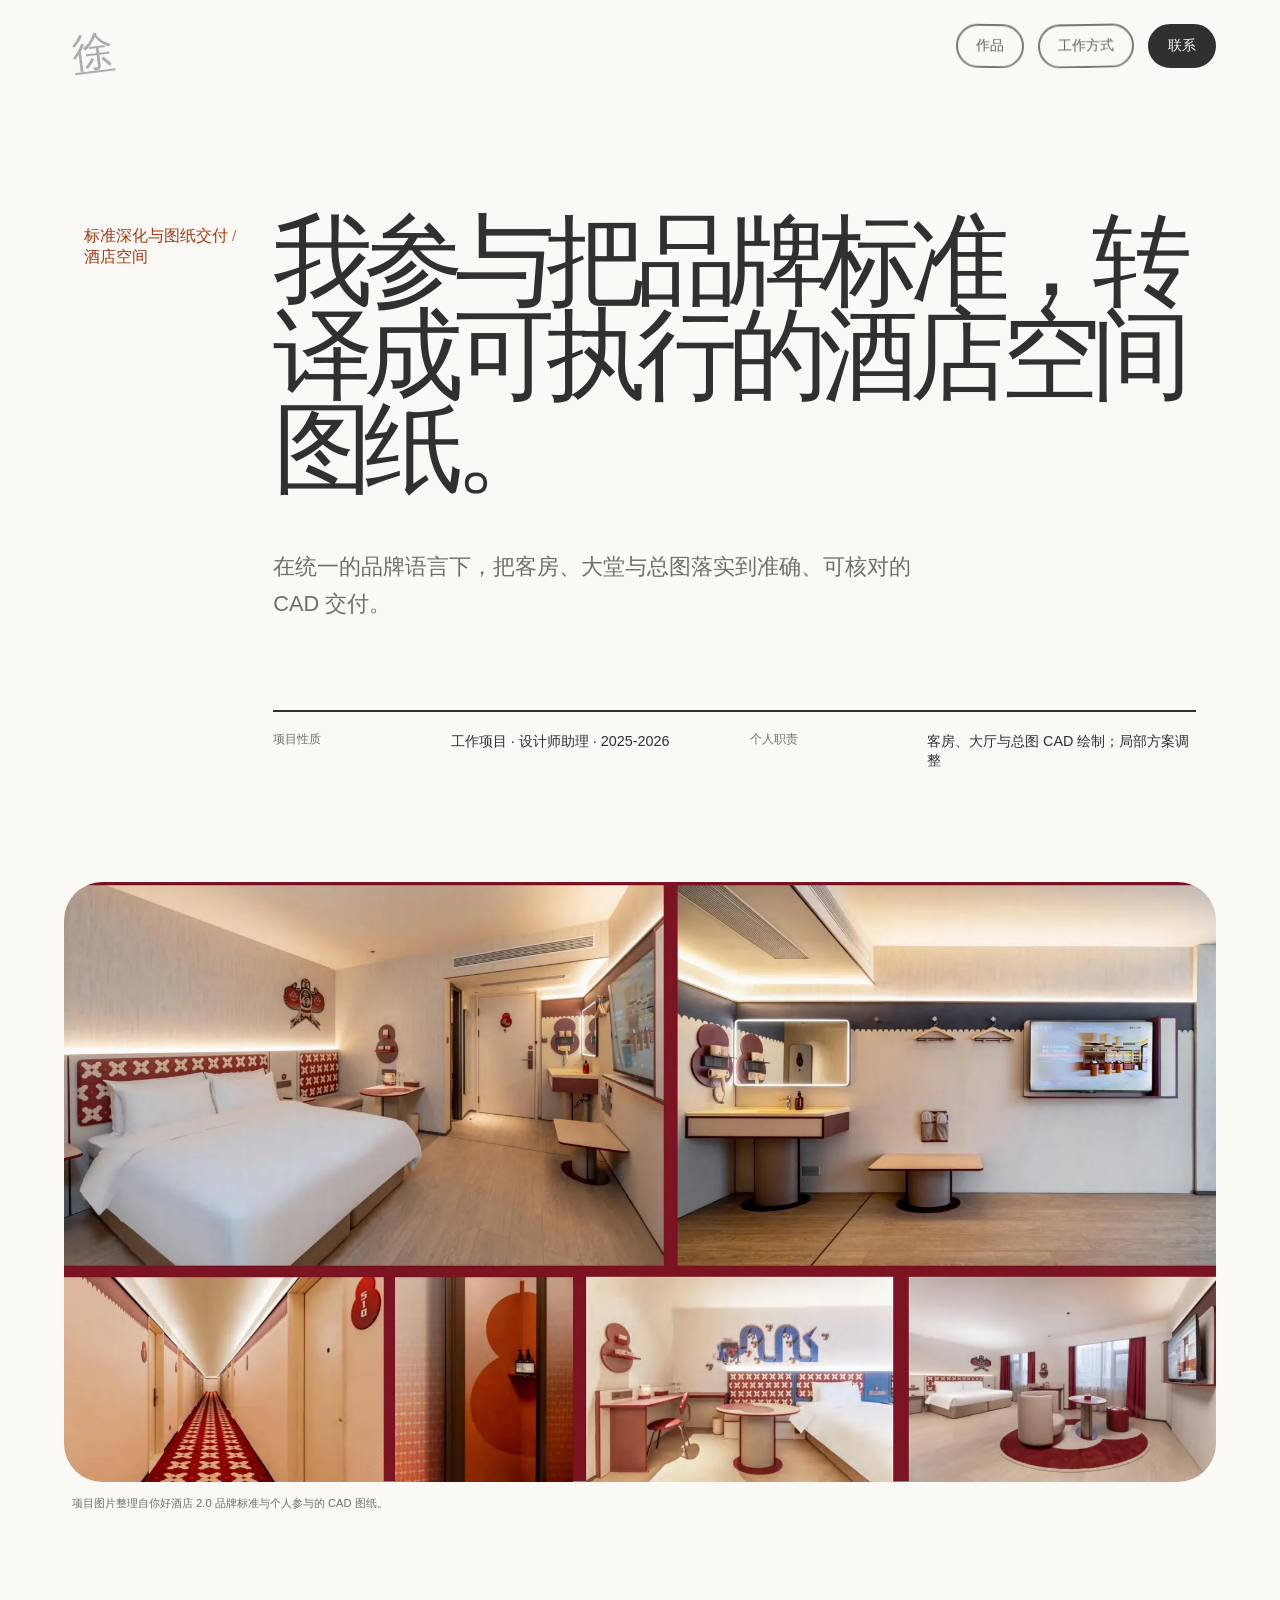
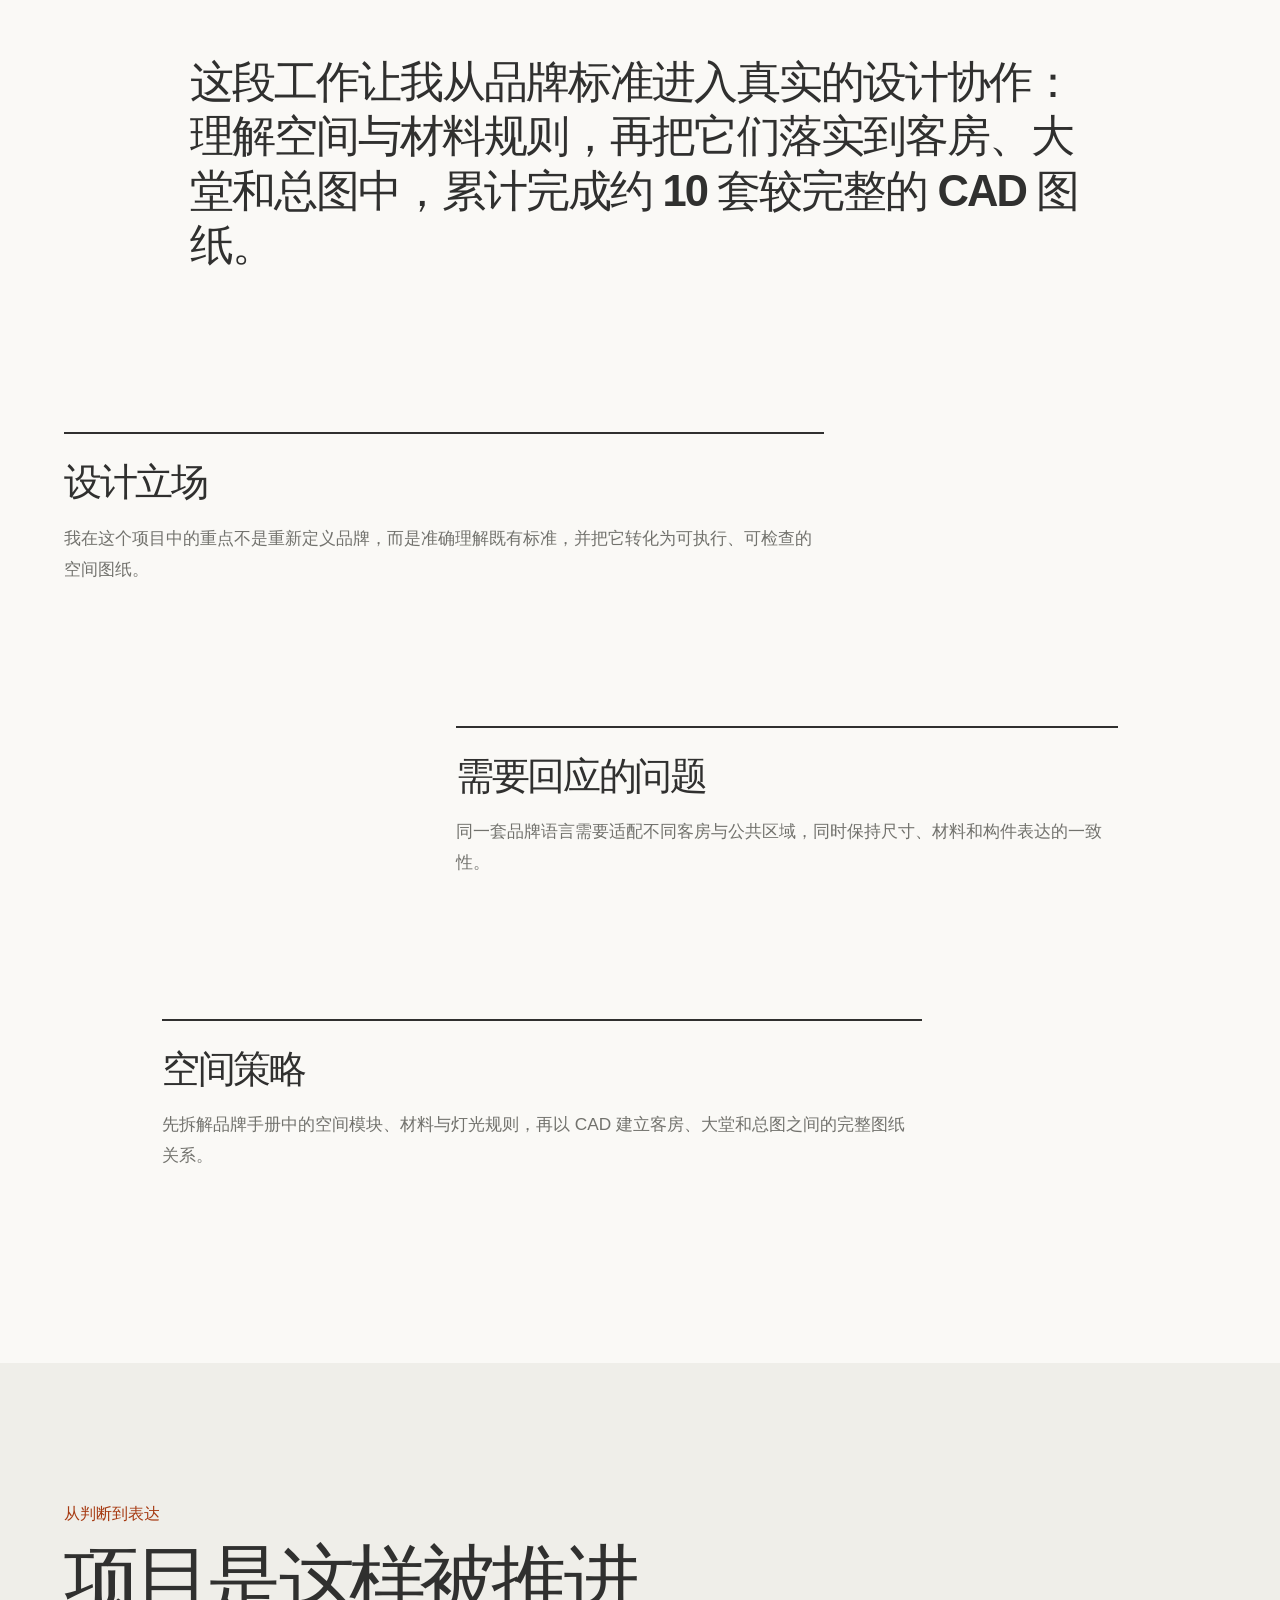
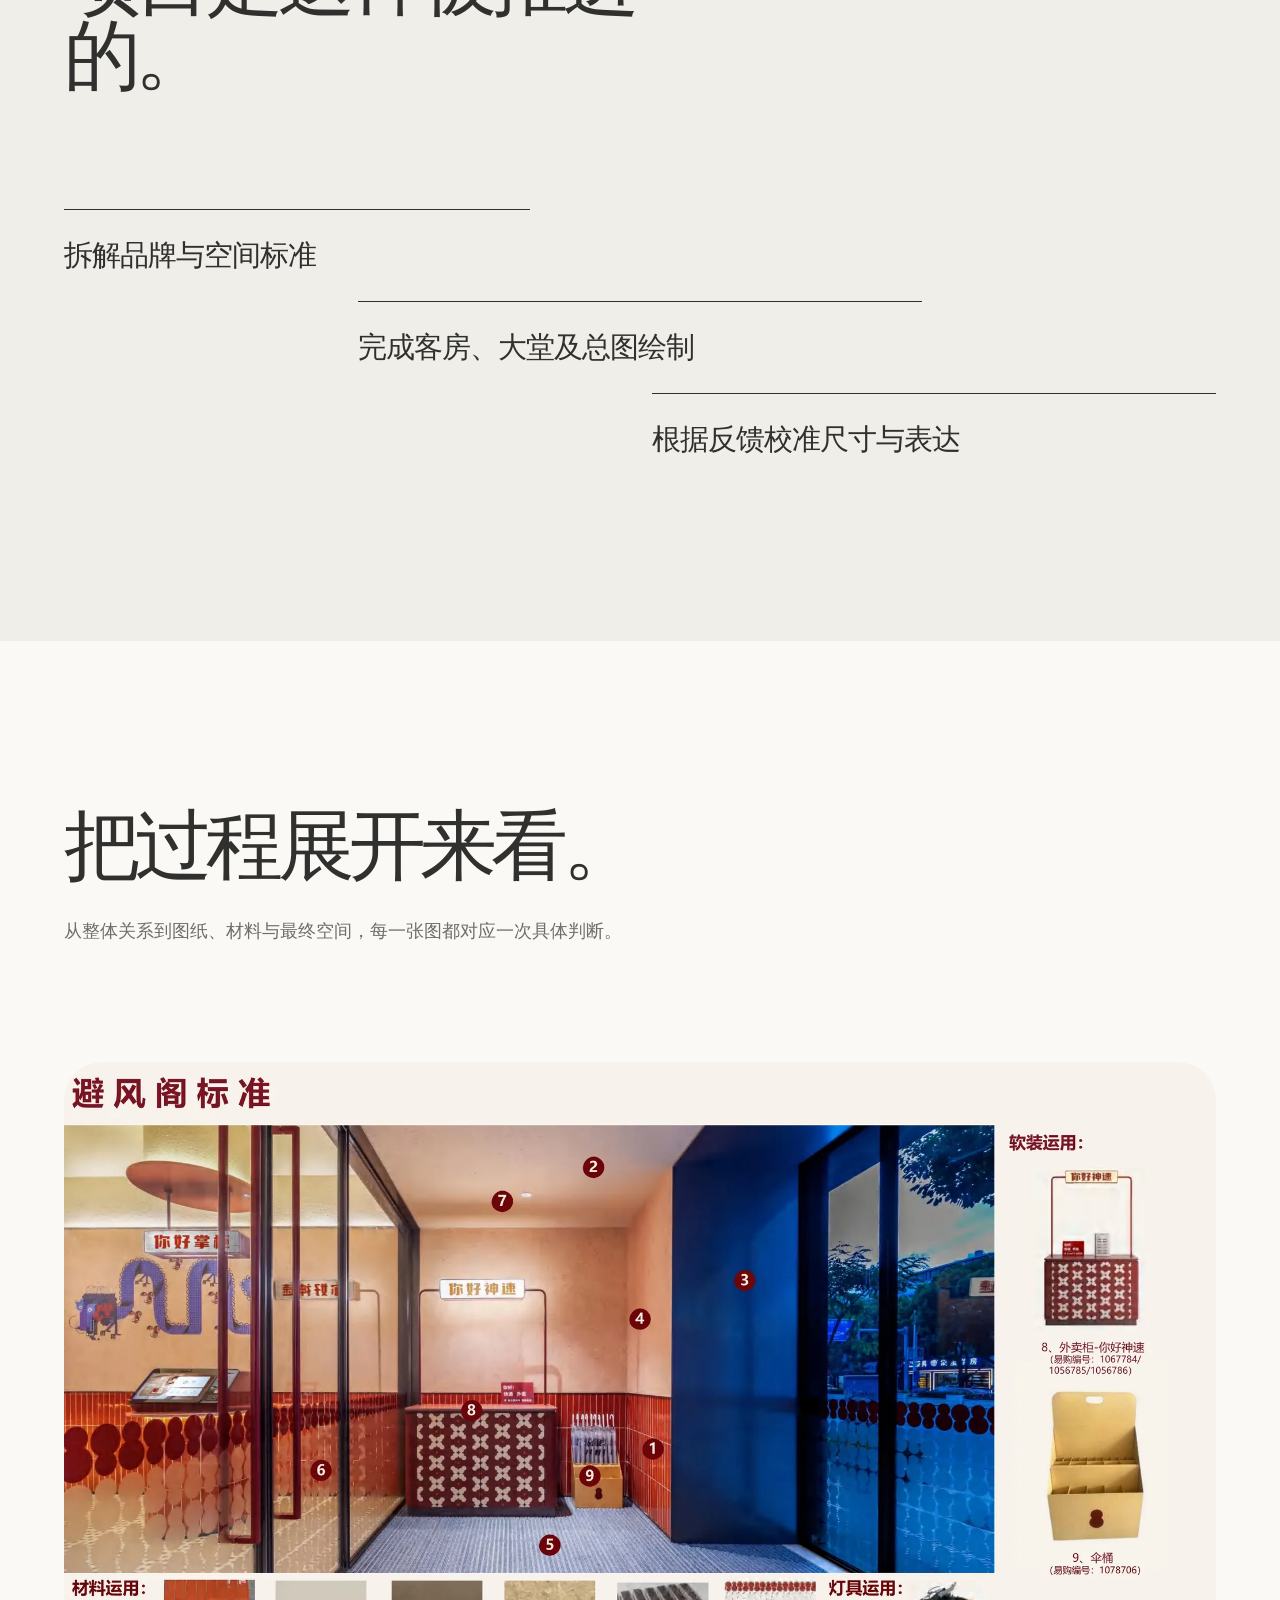
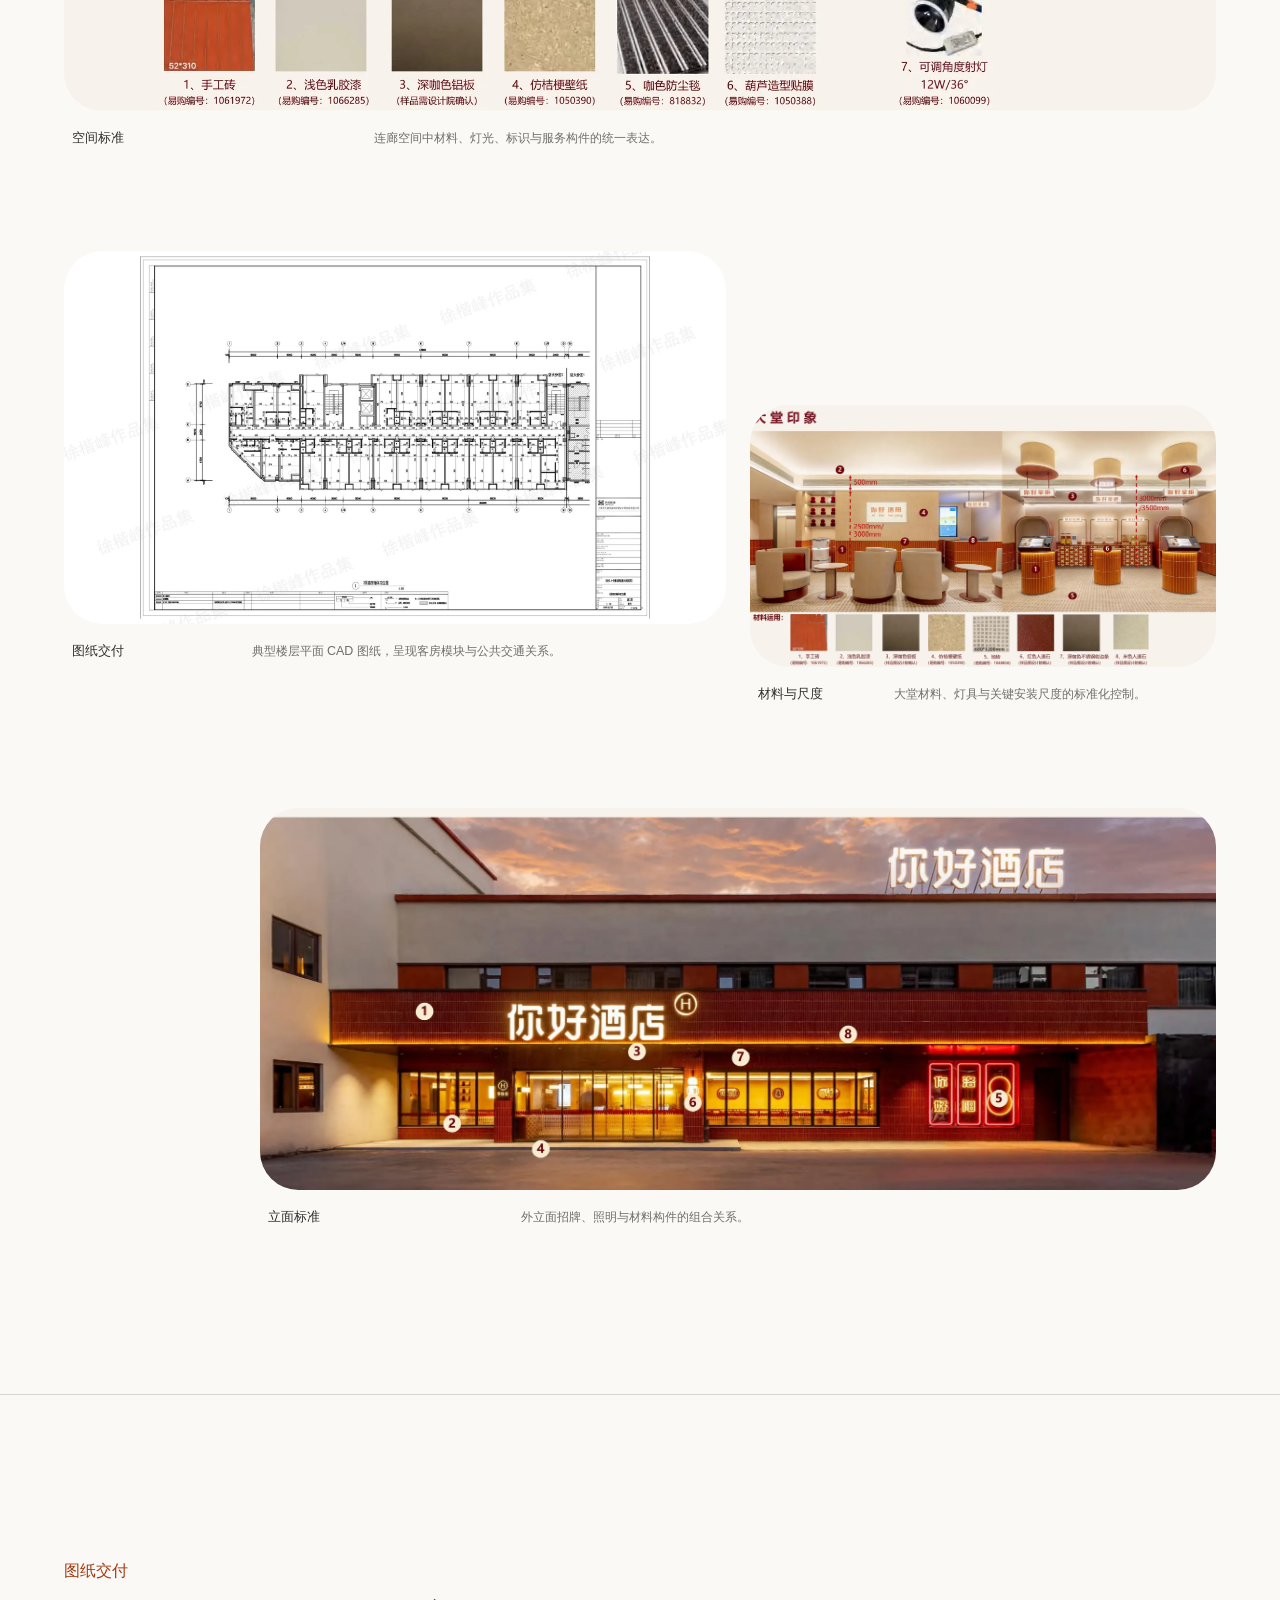
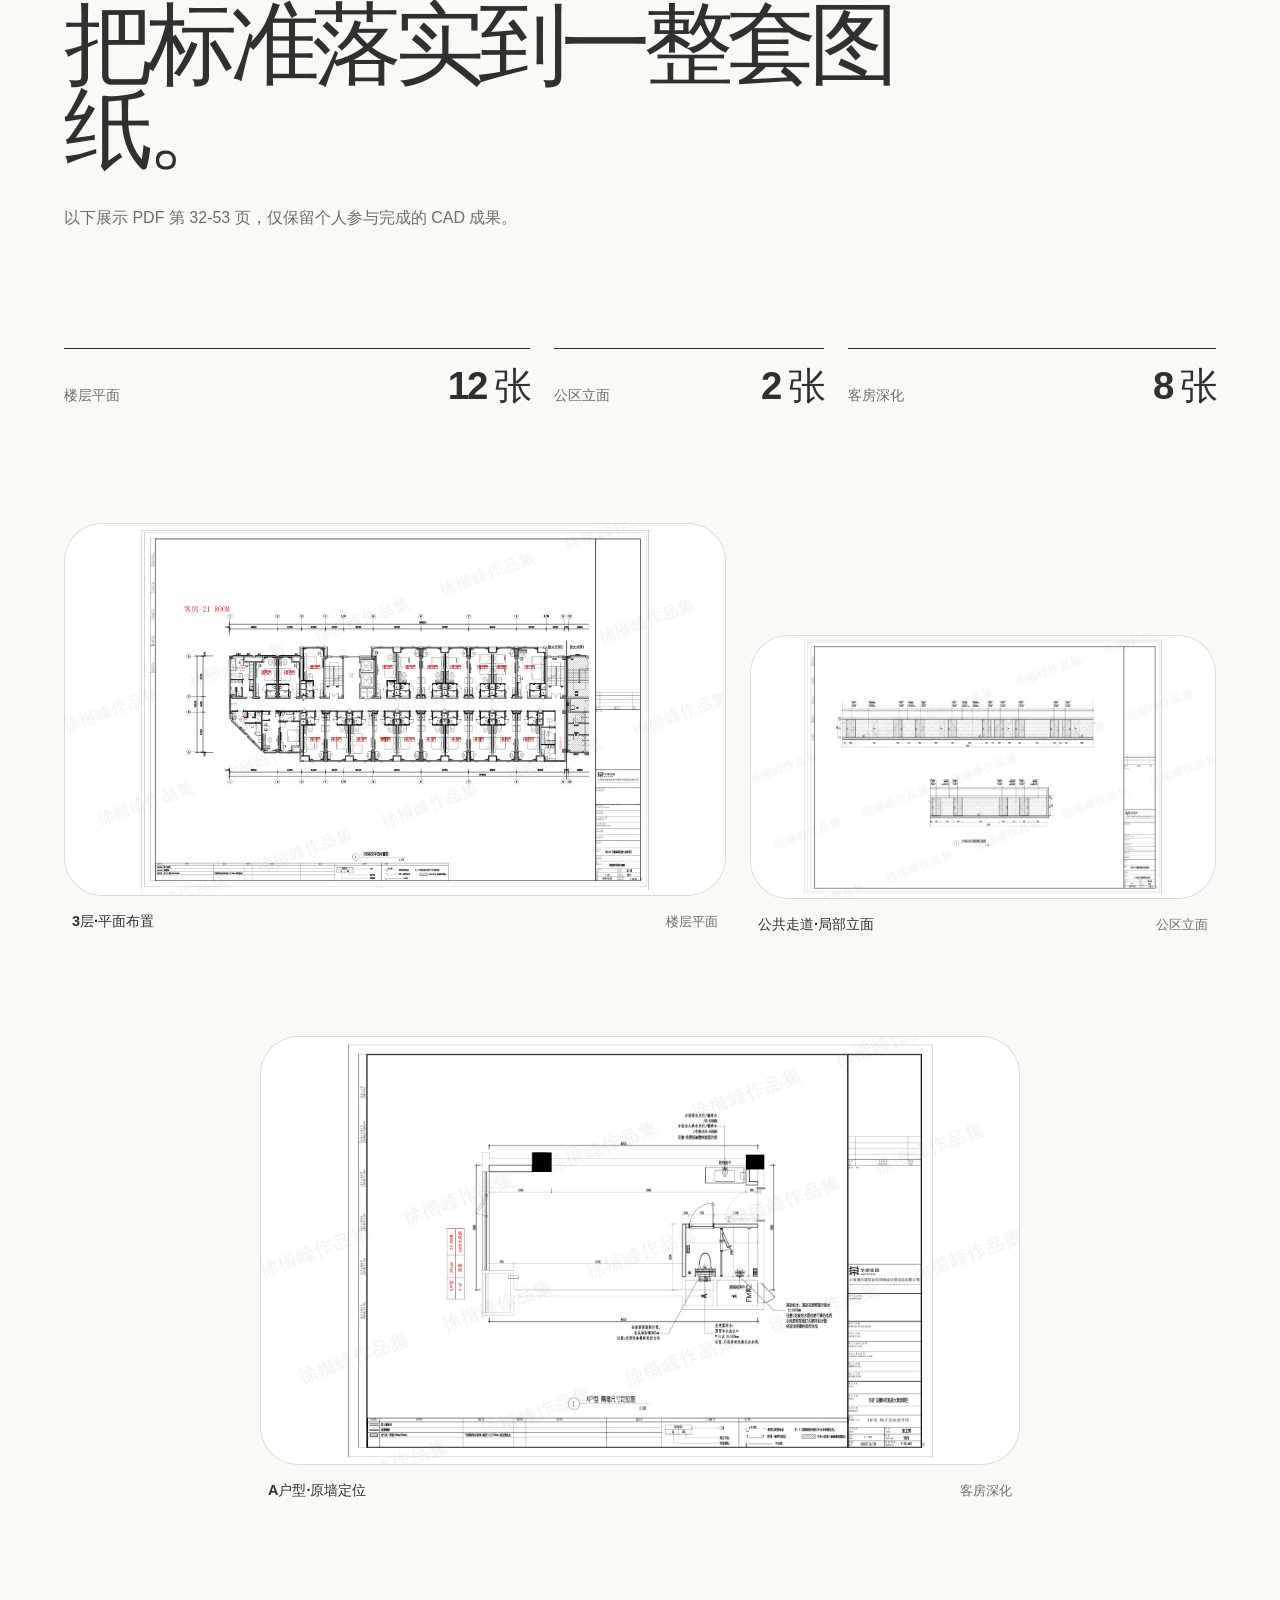
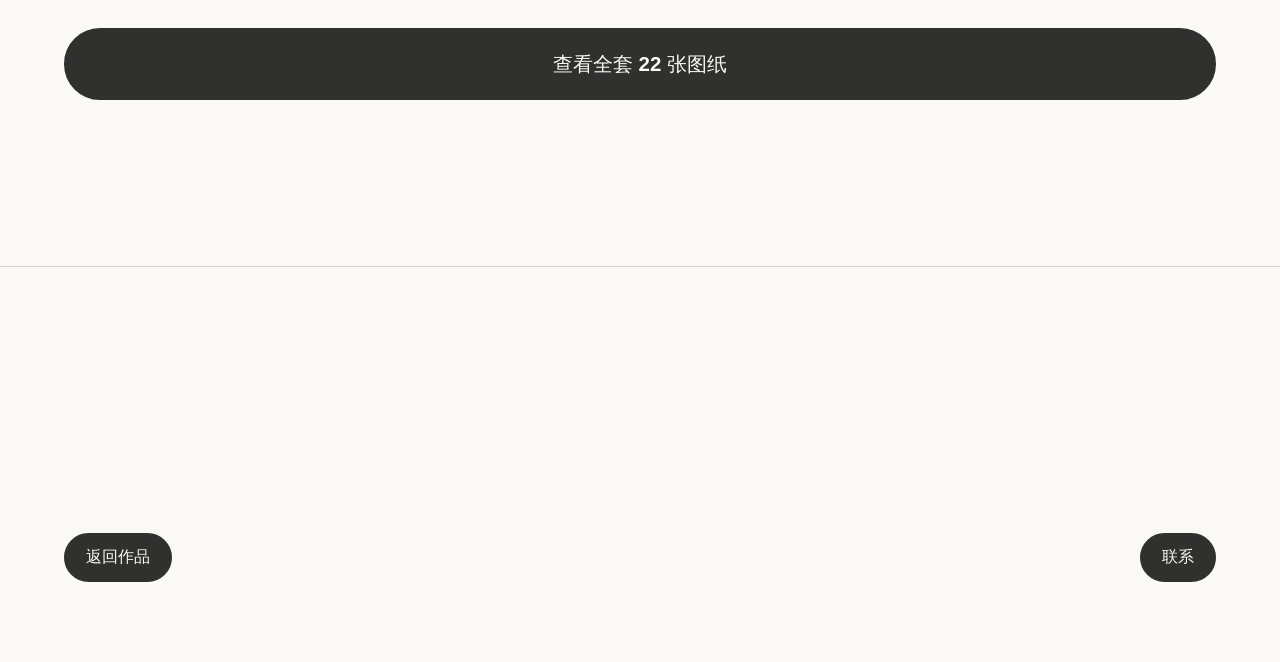
==== commit 5df9a126: "Integrate personal city cover into portfolio homepage" ====
--- a/nihao-hotel-2.html
+++ b/nihao-hotel-2.html
@@ -13,8 +13,8 @@
     <title>你好酒店 2.0｜酒店空间与 CAD 深化｜徐楷峰</title>
     <link rel="canonical" href="https://xukf4412-ui.github.io/nihao-hotel-2.html" />
     <link rel="icon" href="assets/favicon.svg" type="image/svg+xml" />
-    <link rel="stylesheet" href="styles.css?v=20260904-1" />
-    <script type="module" src="scripts/site.mjs?v=20260904-1"></script>
+    <link rel="stylesheet" href="styles.css?v=20260905-cover" />
+    <script type="module" src="scripts/site.mjs?v=20260905-cover"></script>
     <script type="module" src="scripts/project.mjs?v=20260904-2"></script>
   </head>
   <body class="project-page" data-project-slug="nihao-hotel-2">
--- a/styles.css
+++ b/styles.css
@@ -44,7 +44,6 @@
   text-rendering: optimizeLegibility;
 }
 
-body,
 button {
   font: inherit;
 }
@@ -2177,6 +2176,369 @@
   }
 }
 
+/* Cover-page palette is sampled from the supplied city artwork. */
+.cover-page {
+  color-scheme: dark;
+  --paper: #191923;
+  --paper-deep: #242431;
+  --white: #2d2c3b;
+  --ink: #f2eff8;
+  --ink-strong: #faf7fc;
+  --muted: #b8b4c7;
+  --line: rgba(210, 198, 232, 0.2);
+  --olive: #c4b6e6;
+  --clay: #edb49c;
+  --blue: #c4b6e6;
+  --image-radius: 18px;
+}
+
+.cover-page .site-header {
+  align-items: center;
+  padding-block: 14px;
+  background: linear-gradient(rgba(25, 25, 35, 0.66), rgba(25, 25, 35, 0));
+}
+
+.cover-page .wordmark {
+  color: #f2eff8;
+}
+
+.cover-page .site-nav a,
+.cover-page .nav-button {
+  min-height: 44px;
+  padding-inline: 22px;
+  border: 1px solid transparent;
+  background: transparent;
+  color: #f2eff8;
+  font-family: inherit;
+  font-size: 0.875rem;
+  font-weight: 600;
+  backdrop-filter: none;
+  -webkit-backdrop-filter: none;
+  transform: none;
+}
+
+.cover-page .nav-button-dark {
+  min-width: 100px;
+  background: #f2eff8;
+  color: #3d3455;
+}
+
+.cover-page .story-hero {
+  position: relative;
+  isolation: isolate;
+  height: 100svh;
+  min-height: 640px;
+  max-height: 1300px;
+  padding: 0;
+  overflow: hidden;
+  background: #4c487e;
+  color: #faf7fc;
+}
+
+.cover-art,
+.cover-art img {
+  position: absolute;
+  inset: 0;
+  width: 100%;
+  height: 100%;
+}
+
+.cover-art {
+  z-index: -2;
+}
+
+.cover-art img {
+  object-fit: cover;
+  object-position: 50% 18%;
+}
+
+.cover-page .story-hero::after {
+  position: absolute;
+  z-index: -1;
+  inset: 0;
+  background: linear-gradient(180deg, rgba(29, 24, 48, 0.22), transparent 42%, transparent 66%, rgba(25, 25, 35, 0.3) 83%, #191923 100%);
+  content: "";
+  pointer-events: none;
+}
+
+.cover-heading {
+  position: absolute;
+  top: clamp(100px, 10.5svh, 142px);
+  left: 50%;
+  width: calc(100% - 40px);
+  max-width: 600px;
+  text-align: center;
+  transform: translateX(-50%);
+  text-shadow: 0 2px 24px rgba(34, 24, 58, 0.3);
+}
+
+.cover-name {
+  display: flex;
+  justify-content: center;
+  align-items: center;
+  gap: 14px;
+  margin: 0 0 15px;
+  font-size: 0.875rem;
+  letter-spacing: 0.1em;
+}
+
+.cover-name strong {
+  font-size: 1.125rem;
+  font-weight: 800;
+}
+
+.cover-name span {
+  font-size: 0.75rem;
+  font-weight: 600;
+  letter-spacing: 0.15em;
+}
+
+.cover-heading h1 {
+  margin: 0;
+  font-size: clamp(2.875rem, 4.8vw, 5rem);
+  font-weight: 800;
+  letter-spacing: 0.035em;
+  line-height: 1.15;
+}
+
+.cover-discipline {
+  margin: 18px 0 0;
+  font-size: 0.875rem;
+  font-weight: 500;
+  letter-spacing: 0.3em;
+}
+
+.cover-footer {
+  position: absolute;
+  right: var(--page-gutter);
+  bottom: 30px;
+  left: var(--page-gutter);
+  display: flex;
+  align-items: center;
+  justify-content: space-between;
+  gap: 20px;
+}
+
+.cover-footer p {
+  margin: 0;
+  font-size: 0.9375rem;
+  letter-spacing: 0.04em;
+}
+
+.cover-work-link {
+  display: inline-flex;
+  min-height: 44px;
+  align-items: center;
+  gap: 26px;
+  border-bottom: 1px solid rgba(242, 239, 248, 0.65);
+  font-size: 0.875rem;
+  white-space: nowrap;
+}
+
+.cover-work-link span {
+  font-size: 1.5rem;
+  transition: transform 200ms var(--ease-out);
+}
+
+.cover-page .hand-note {
+  color: var(--muted);
+  font-family: inherit;
+  font-size: 0.875rem;
+}
+
+.cover-page .work-story {
+  padding-top: clamp(80px, 9vw, 140px);
+}
+
+.cover-page .chapter-heading {
+  min-height: 0;
+  padding-top: 0;
+  padding-bottom: clamp(36px, 5vw, 72px);
+}
+
+.cover-page .chapter-heading h2 {
+  font-size: clamp(2.75rem, 5.4vw, 5rem);
+  letter-spacing: -0.045em;
+  line-height: 1.2;
+}
+
+.work-intro {
+  max-width: 37em;
+  margin: 28px 0 0;
+  color: var(--muted);
+  font-size: 1rem;
+  line-height: 1.9;
+}
+
+.cover-page .project-story {
+  min-height: auto;
+  padding-block: clamp(52px, 6.5vw, 100px);
+}
+
+.cover-page .project-number {
+  color: var(--clay);
+}
+
+.cover-page .project-statement h3 {
+  font-size: clamp(1.875rem, 2.6vw, 2.875rem);
+  letter-spacing: -0.035em;
+  line-height: 1.3;
+}
+
+.cover-page .image-frame {
+  border-color: var(--line);
+  box-shadow: 0 24px 60px rgba(8, 7, 18, 0.24);
+}
+
+.cover-page .image-frame figcaption {
+  background: rgba(25, 25, 35, 0.86);
+  color: #f2eff8;
+  font-size: 0.75rem;
+}
+
+.cover-page .story-link {
+  color: var(--clay);
+}
+
+.cover-page .work-more {
+  border-color: var(--line);
+}
+
+.cover-page .contact-bubble {
+  background: #45405c;
+  color: #f2eff8;
+}
+
+.cover-page .contact-main-button {
+  border-width: 1px;
+  border-radius: 999px;
+  font-family: inherit;
+  transform: none;
+}
+
+.cover-page .dialog-copy > p:last-child {
+  color: var(--muted);
+}
+
+@media (hover: hover) and (pointer: fine) {
+  .cover-page .site-nav a:hover {
+    border-color: rgba(242, 239, 248, 0.4);
+    background: rgba(25, 25, 35, 0.3);
+    color: #f2eff8;
+  }
+
+  .cover-page .nav-button-dark:hover {
+    background: #e4d8f5;
+    color: #3d3455;
+  }
+
+  .cover-work-link:hover span {
+    transform: translate(3px, 3px);
+  }
+}
+
+@media (max-width: 900px) {
+  .cover-page .story-hero {
+    max-height: 1100px;
+  }
+
+  .cover-art img {
+    object-position: 55% 100%;
+  }
+}
+
+@media (max-width: 640px) {
+  .cover-page .site-header {
+    padding: 12px 16px;
+  }
+
+  .cover-page .site-nav {
+    gap: 2px;
+  }
+
+  .cover-page .site-nav a,
+  .cover-page .nav-button {
+    padding-inline: 11px;
+    font-size: 0.8125rem;
+  }
+
+  .cover-page .nav-button-dark {
+    min-width: 66px;
+    margin-left: 5px;
+  }
+
+  .cover-page .story-hero {
+    height: 100svh;
+    min-height: 700px;
+    max-height: 960px;
+  }
+
+  .cover-art {
+    top: 150px;
+    bottom: 44px;
+    height: auto;
+  }
+
+  .cover-art::after {
+    position: absolute;
+    inset: 0;
+    background: linear-gradient(#4c487e, transparent 24%);
+    content: "";
+  }
+
+  .cover-art img {
+    object-position: 55% 100%;
+  }
+
+  .cover-heading {
+    top: 103px;
+  }
+
+  .cover-name {
+    margin-bottom: 14px;
+  }
+
+  .cover-heading h1 {
+    font-size: clamp(2.4rem, 10vw, 3.5rem);
+  }
+
+  .cover-discipline {
+    margin-top: 15px;
+    font-size: 0.75rem;
+    letter-spacing: 0.24em;
+  }
+
+  .cover-footer {
+    right: 20px;
+    bottom: 18px;
+    left: 20px;
+    gap: 10px;
+  }
+
+  .cover-footer p {
+    max-width: 11em;
+    font-size: 0.8125rem;
+    line-height: 1.8;
+  }
+
+  .cover-work-link {
+    gap: 16px;
+    font-size: 0.8125rem;
+  }
+
+  .cover-page .work-story {
+    padding-top: 72px;
+  }
+
+  .cover-page .chapter-heading {
+    padding-bottom: 20px;
+  }
+
+  .cover-page .project-statement h3 {
+    font-size: clamp(1.875rem, 7.8vw, 2.625rem);
+  }
+}
+
 @media (prefers-reduced-motion: reduce) {
   html {
     scroll-behavior: auto;
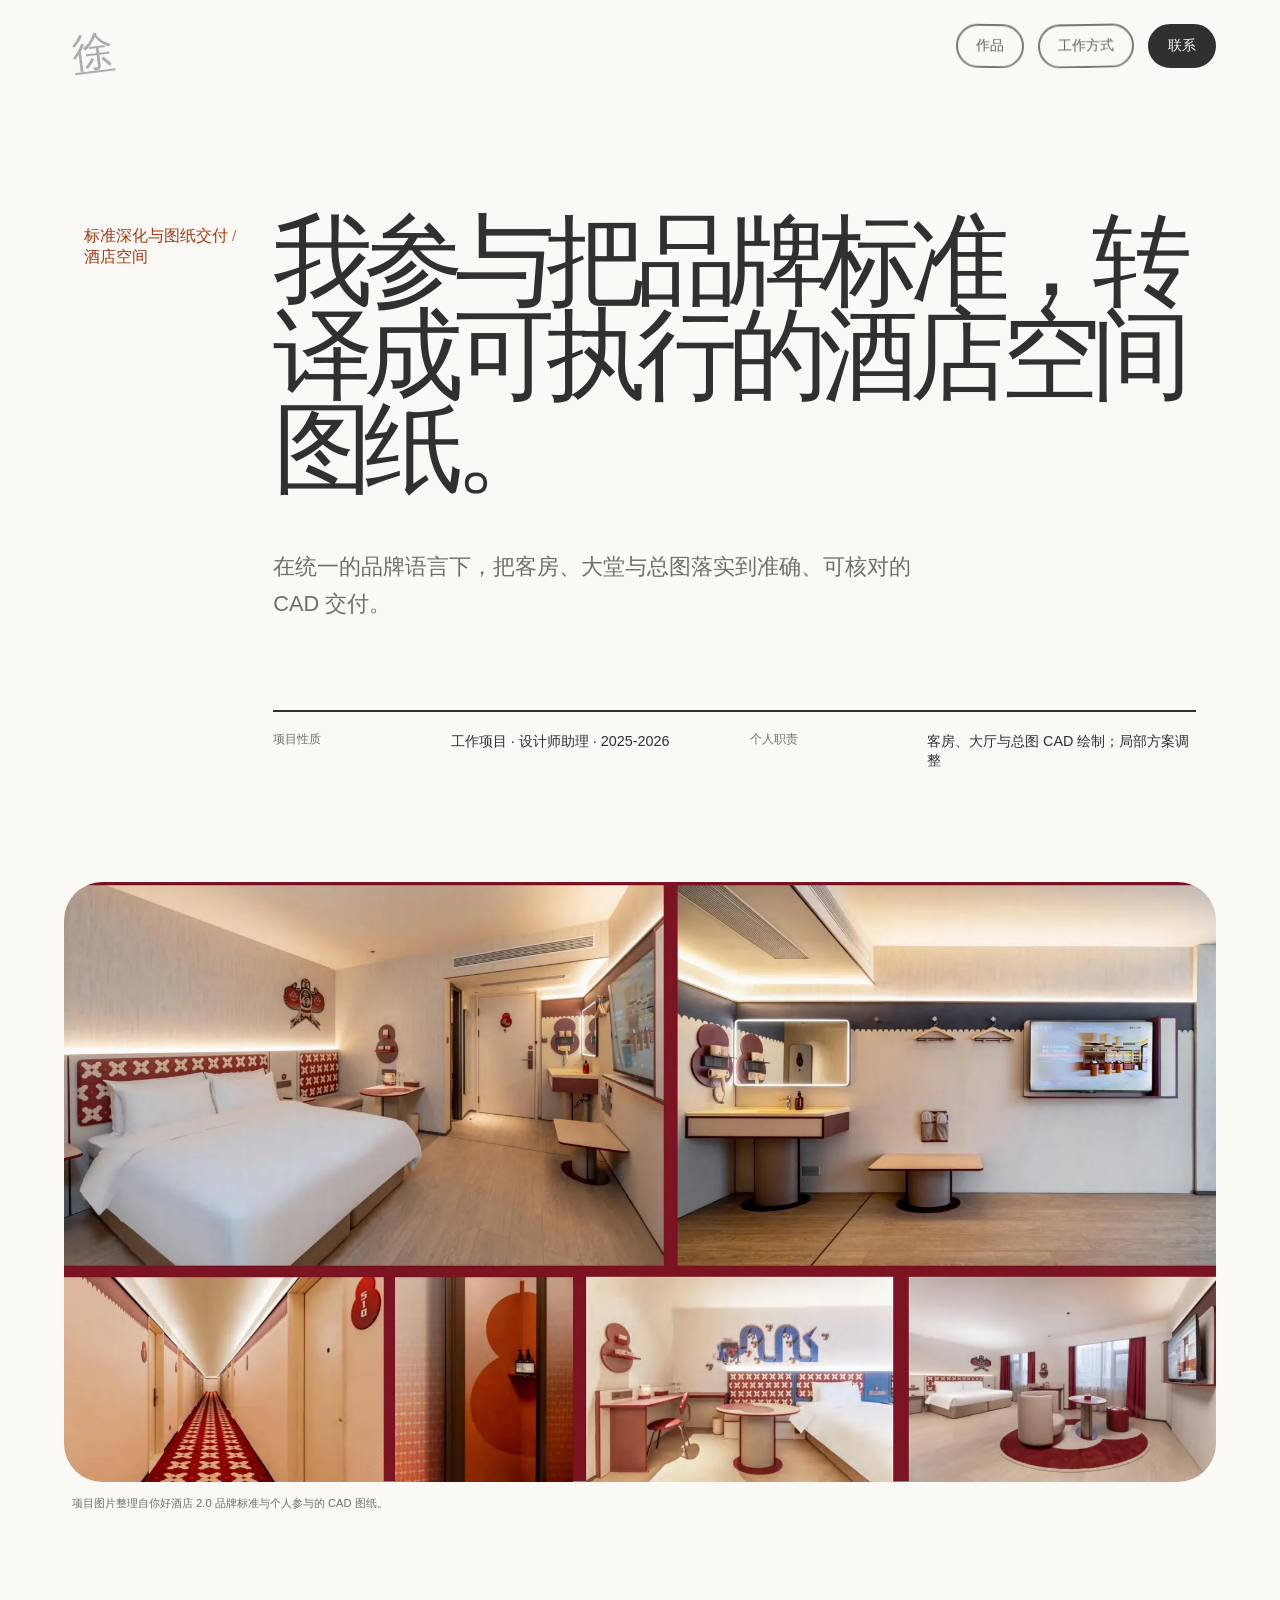
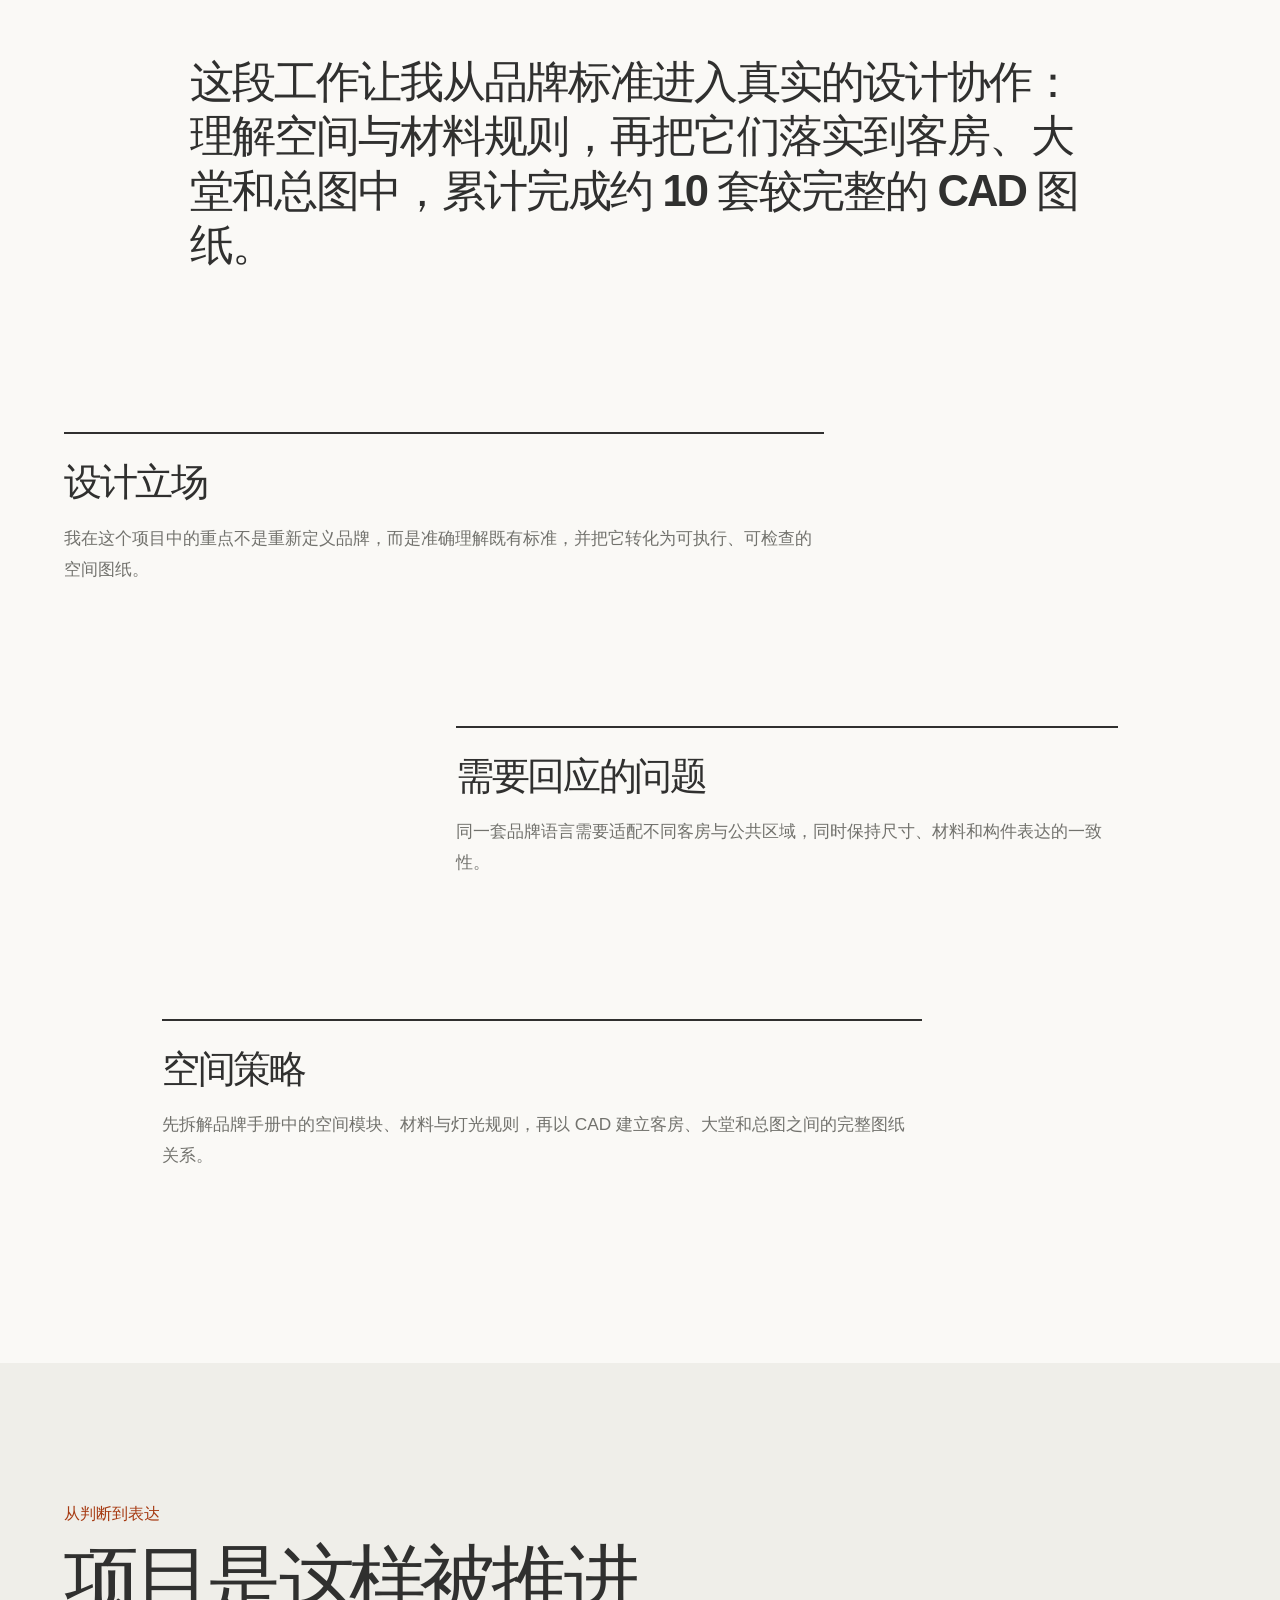
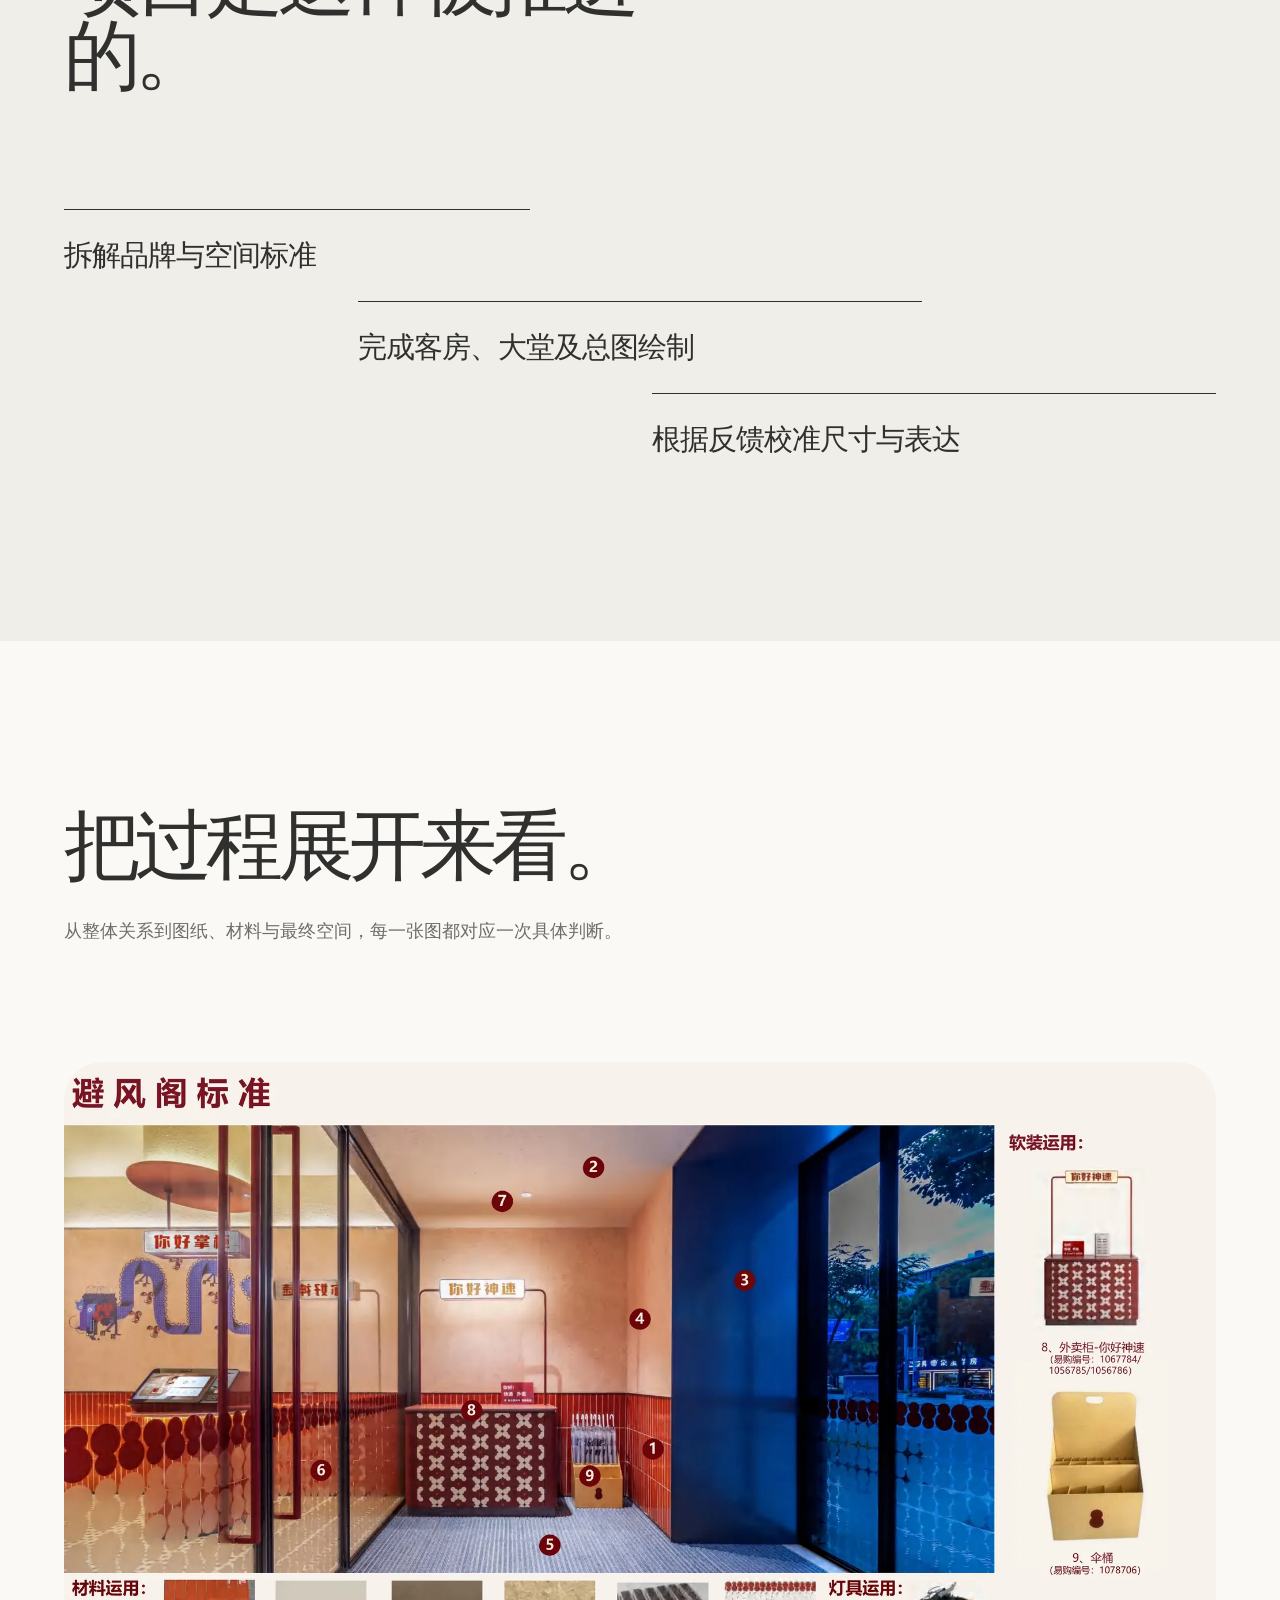
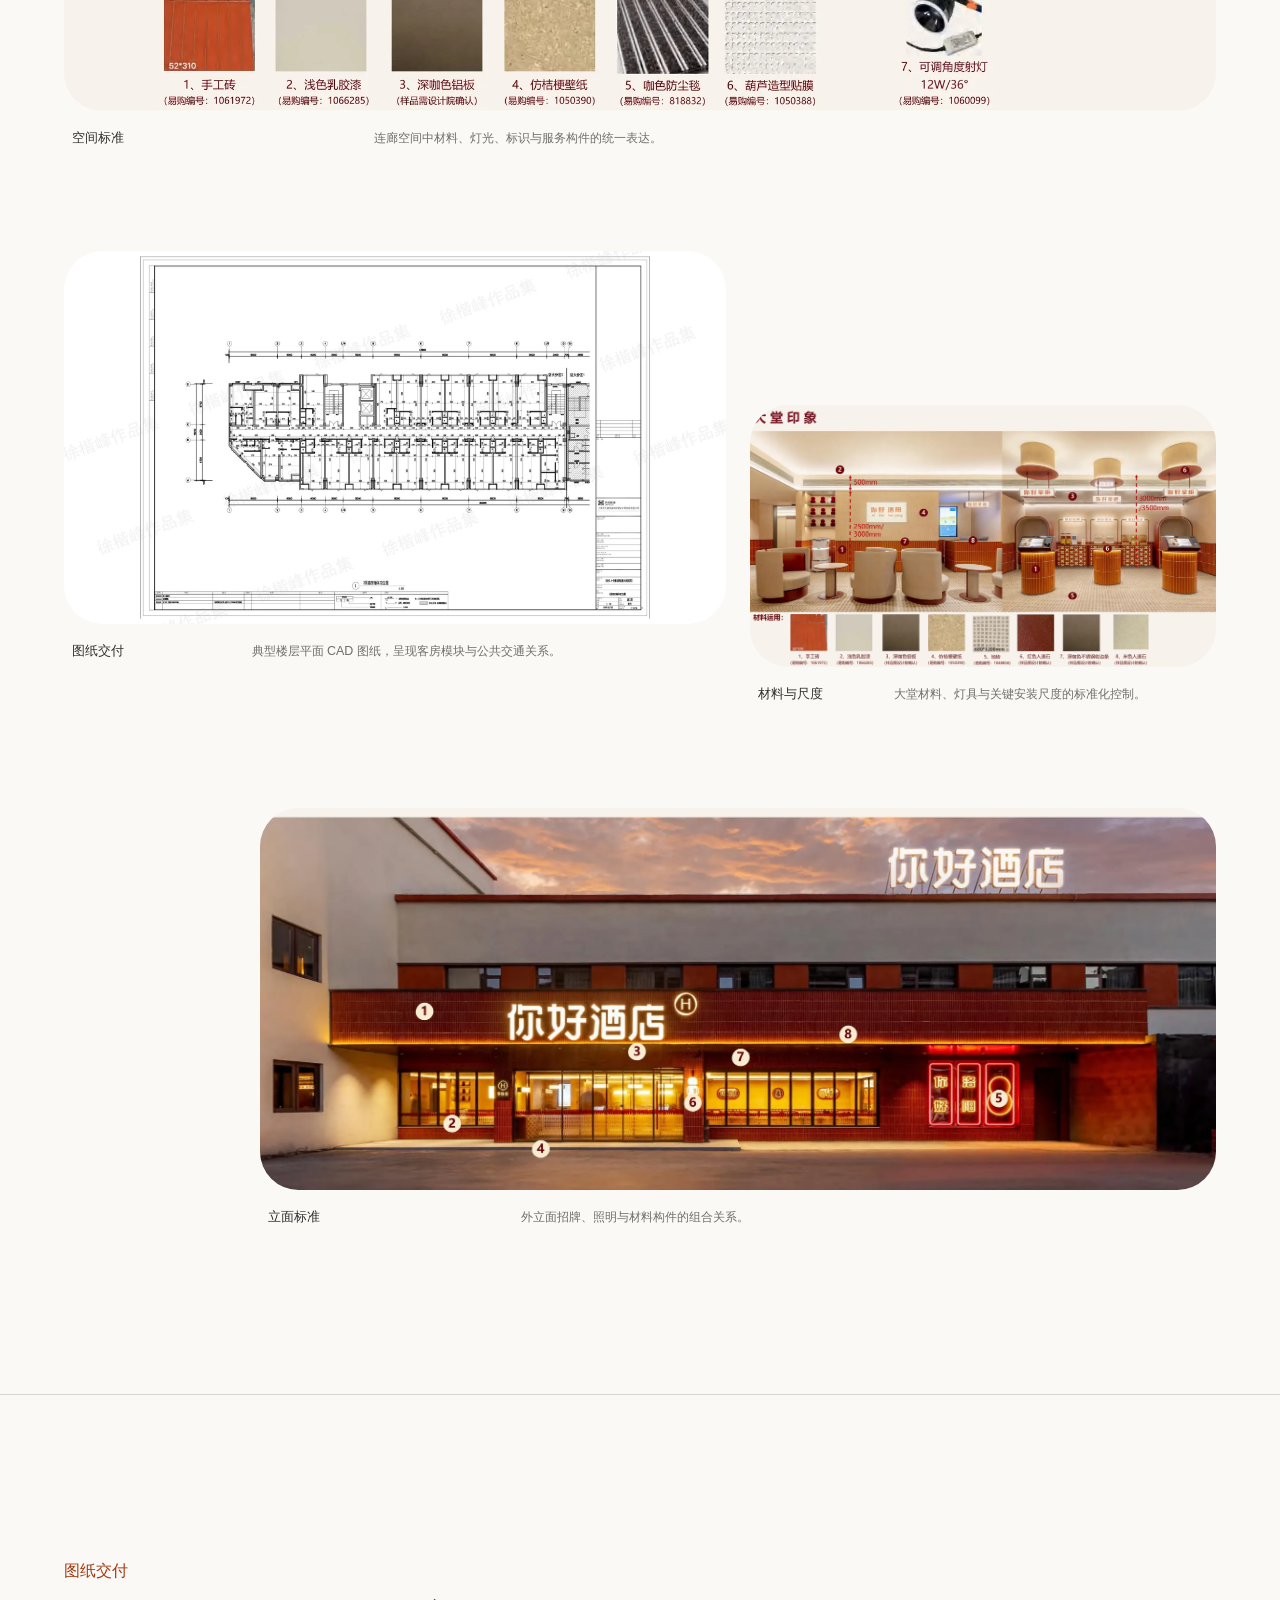
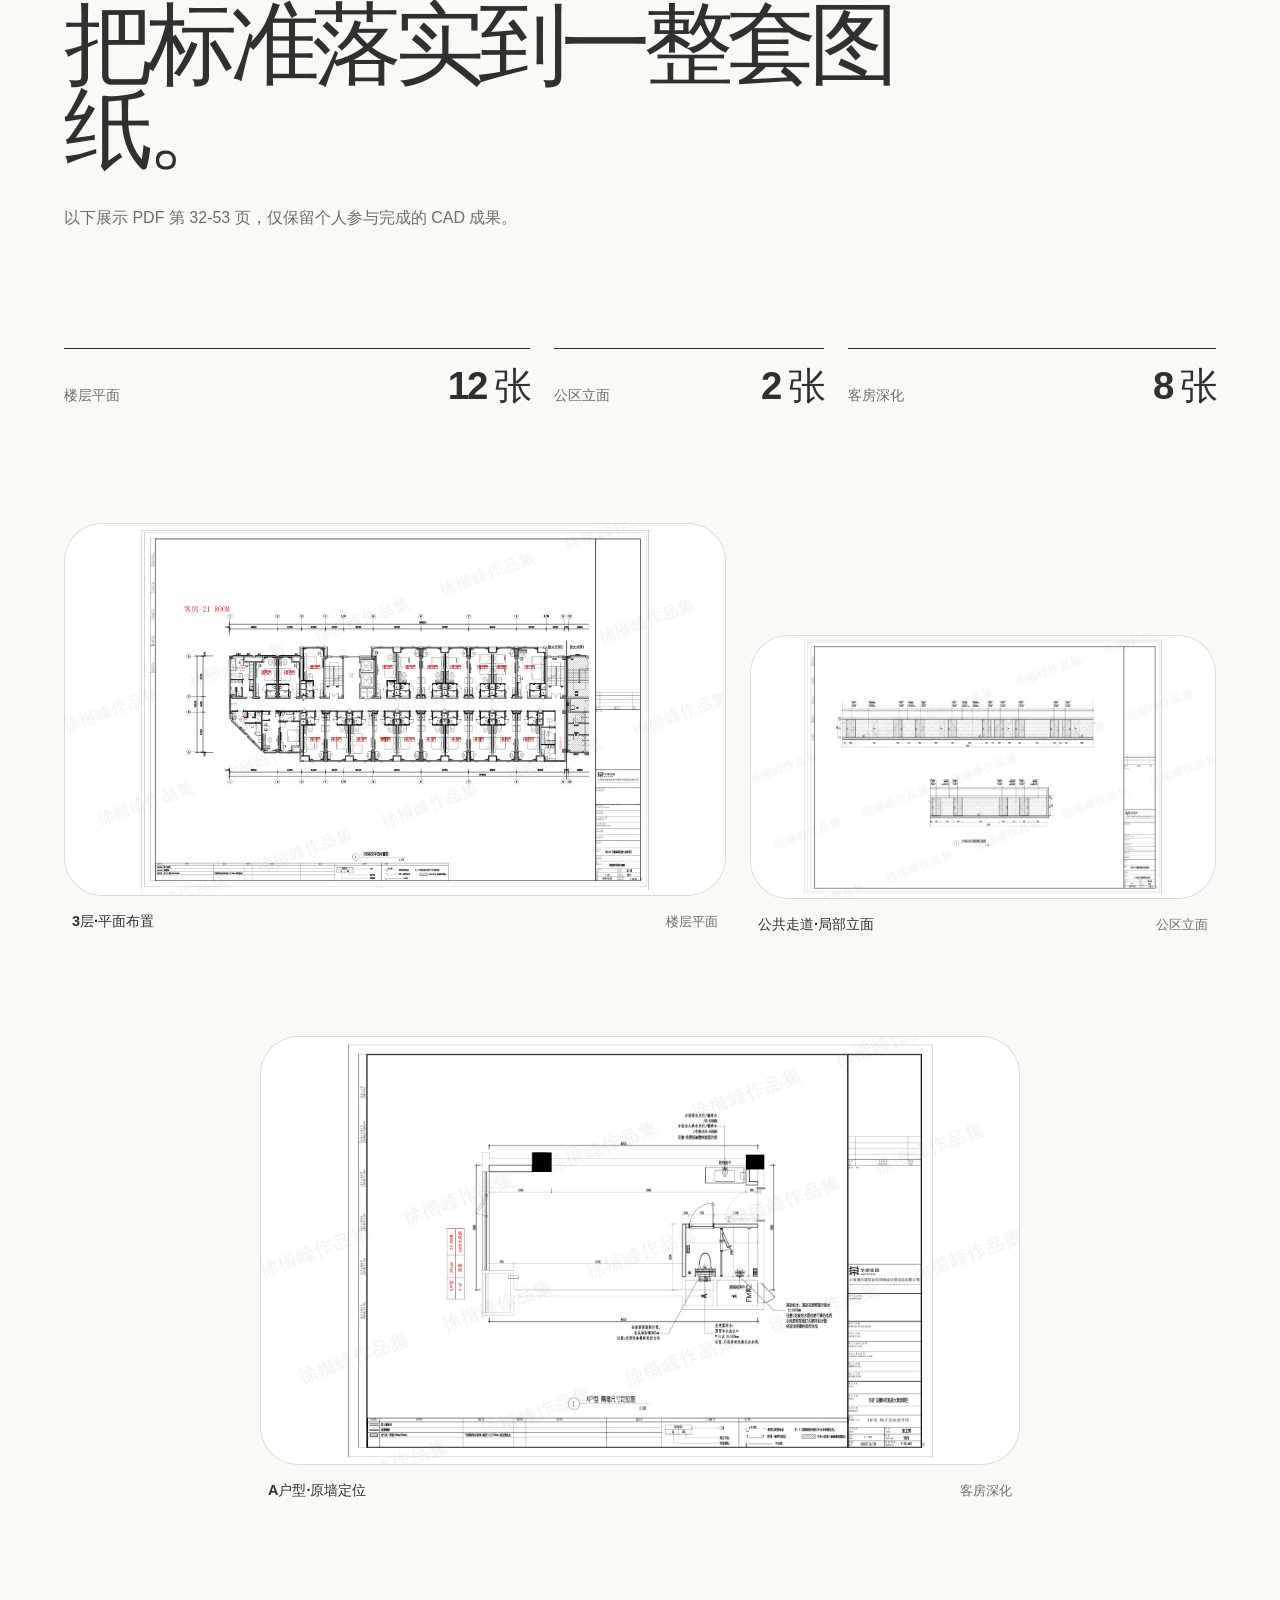
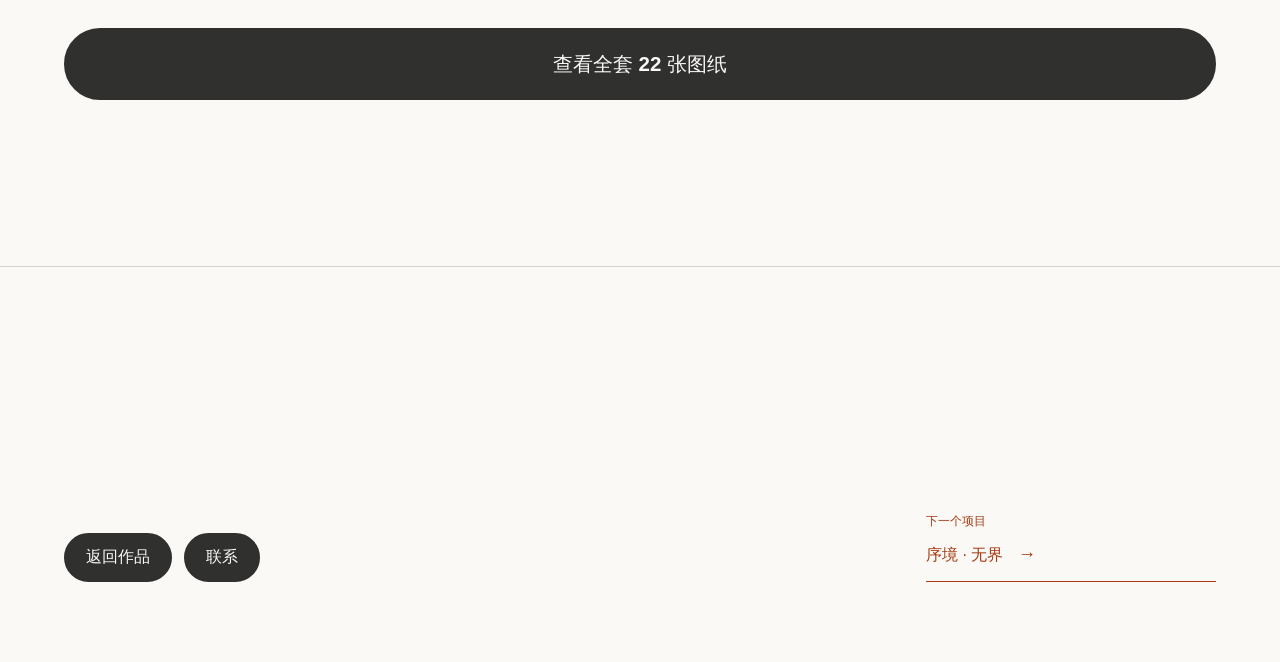
==== commit b8d0ffb7: "Refresh project page asset versions" ====
--- a/nihao-hotel-2.html
+++ b/nihao-hotel-2.html
@@ -13,9 +13,9 @@
     <title>你好酒店 2.0｜酒店空间与 CAD 深化｜徐楷峰</title>
     <link rel="canonical" href="https://xukf4412-ui.github.io/nihao-hotel-2.html" />
     <link rel="icon" href="assets/favicon.svg" type="image/svg+xml" />
-    <link rel="stylesheet" href="styles.css?v=20260905-cover" />
+    <link rel="stylesheet" href="styles.css?v=20260910-next-project" />
     <script type="module" src="scripts/site.mjs?v=20260905-cover"></script>
-    <script type="module" src="scripts/project.mjs?v=20260904-2"></script>
+    <script type="module" src="scripts/project.mjs?v=20260910-next-project"></script>
   </head>
   <body class="project-page" data-project-slug="nihao-hotel-2">
     <a class="skip-link" href="#project-main">跳到项目内容</a>
--- a/styles.css
+++ b/styles.css
@@ -1585,8 +1585,47 @@
   min-height: 44svh;
   align-items: flex-end;
   justify-content: space-between;
+  gap: 40px;
   padding: 5rem var(--page-gutter);
   border-top: 1px solid var(--line);
+}
+
+.case-footer-actions {
+  display: flex;
+  align-items: center;
+  gap: 12px;
+}
+
+.case-next-project {
+  display: grid;
+  gap: 11px;
+  min-width: min(100%, 290px);
+  padding: 8px 0 14px;
+  border-bottom: 1px solid var(--clay);
+  color: var(--clay);
+}
+
+.case-next-project span {
+  font-size: 0.78rem;
+  line-height: 1.4;
+}
+
+.case-next-project strong {
+  font-size: 1rem;
+  font-weight: 500;
+  line-height: 1.5;
+}
+
+.case-next-project strong span {
+  margin-left: 10px;
+  font-size: 1.15rem;
+}
+
+@media (hover: hover) and (pointer: fine) {
+  .case-next-project:hover {
+    color: var(--ink);
+    border-color: var(--ink);
+  }
 }
 
 .contact-button,
@@ -2172,7 +2211,17 @@
   .case-footer {
     min-height: 36vh;
     min-height: 36svh;
+    align-items: flex-start;
+    flex-direction: column;
     padding: 4rem 20px;
+  }
+
+  .case-footer-actions {
+    flex-wrap: wrap;
+  }
+
+  .case-next-project {
+    width: min(100%, 340px);
   }
 }
 
